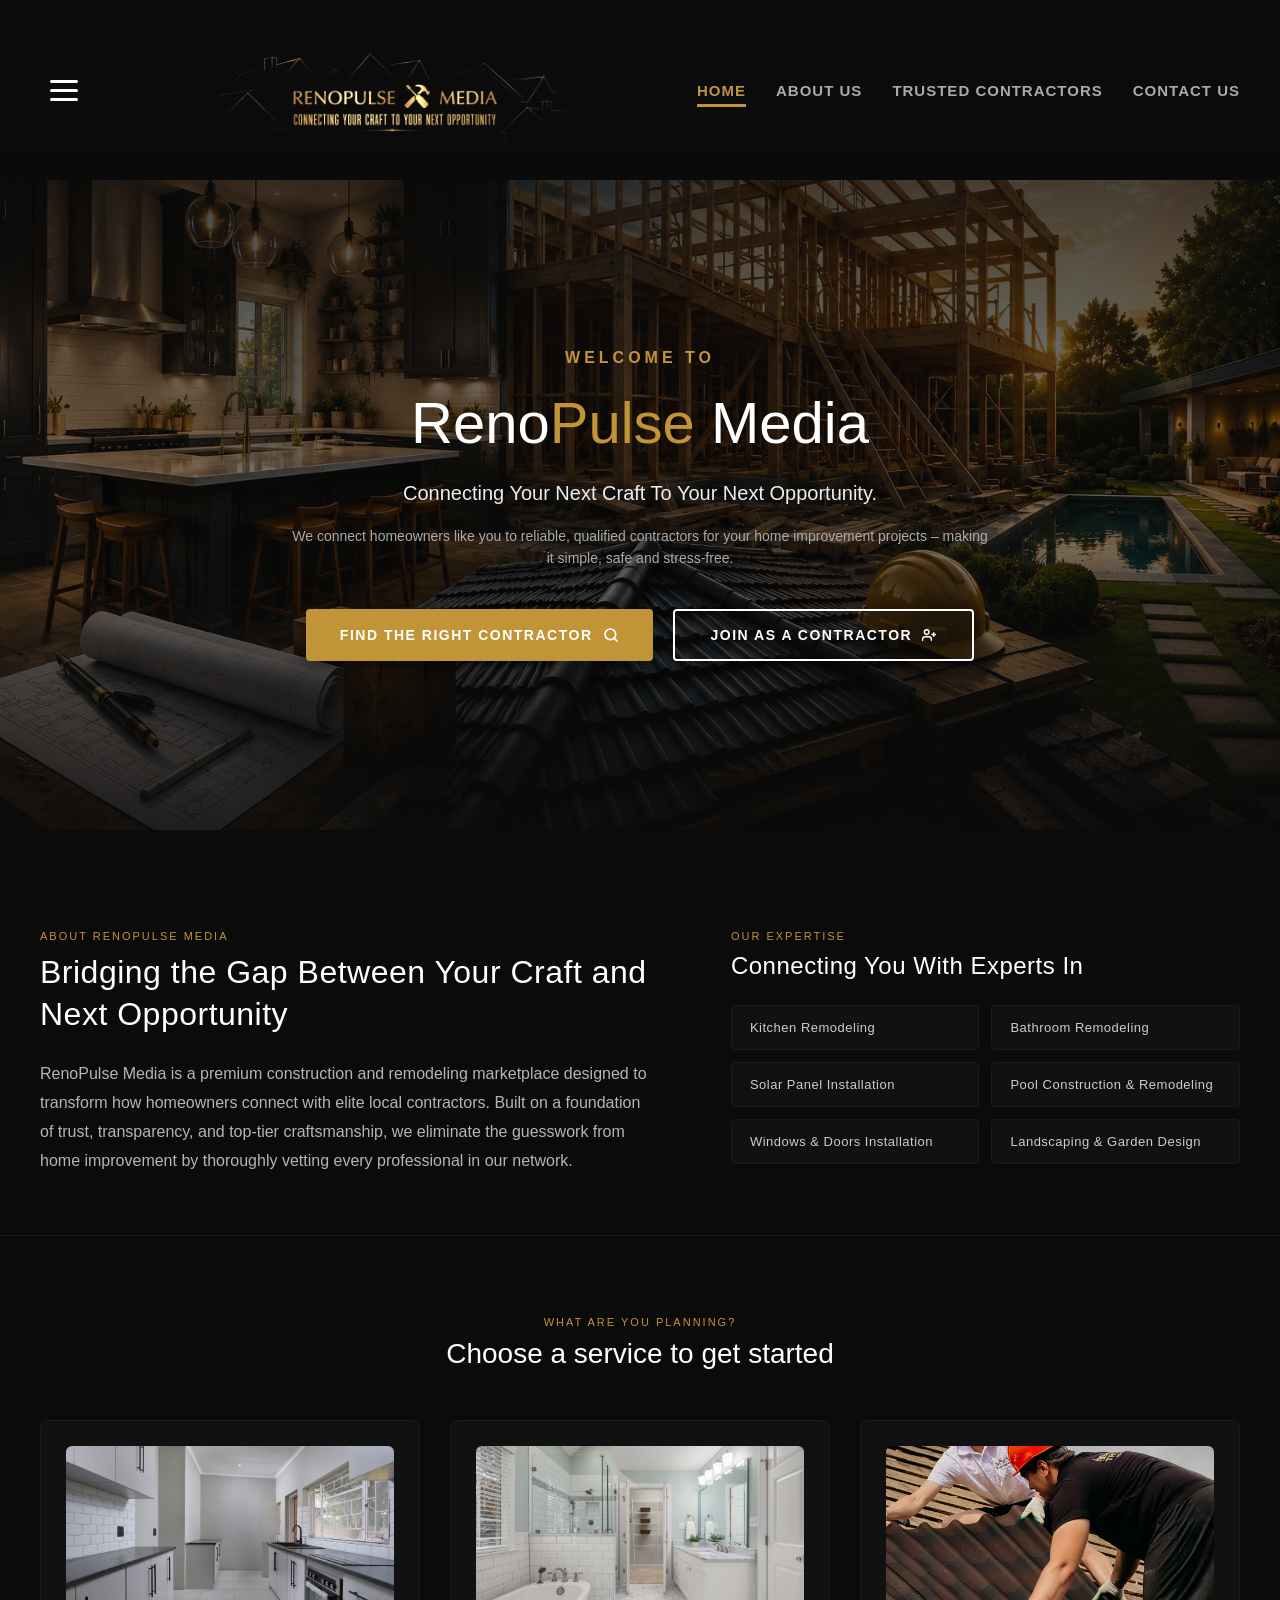
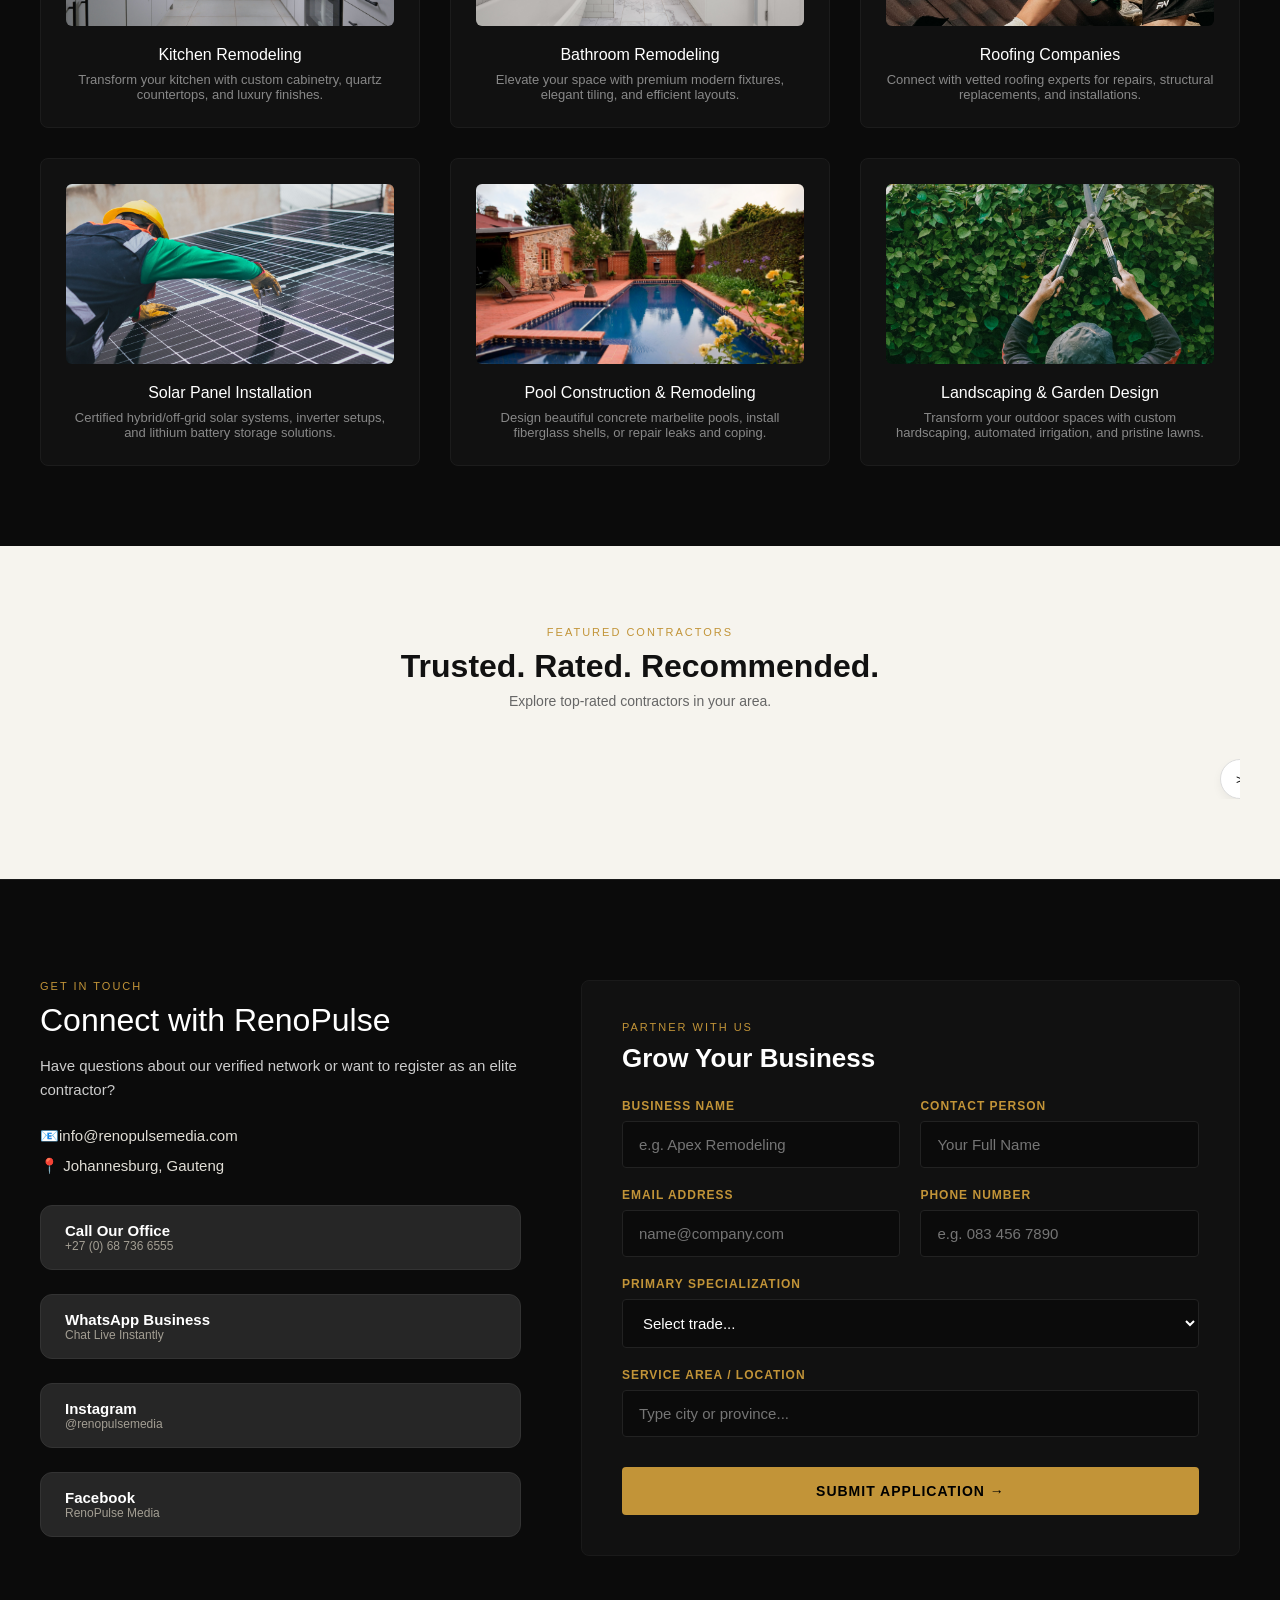
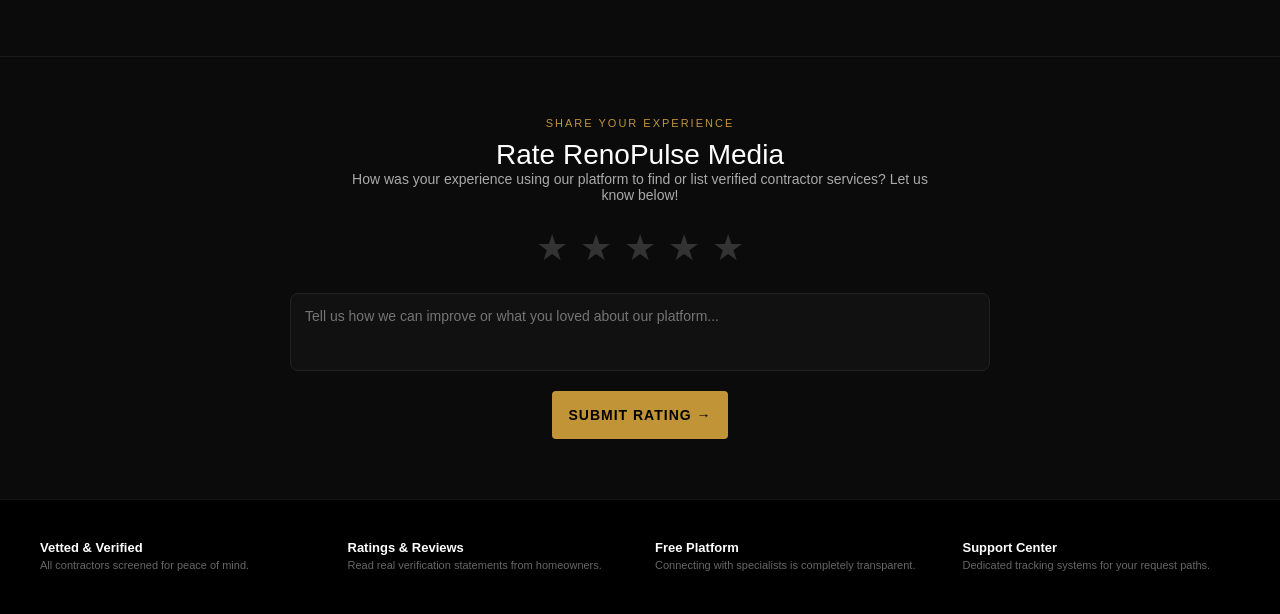
==== index.html @ 416c466c "Add files via upload" ====
<!DOCTYPE html>
<html lang="en">
<head>
    <meta charset="UTF-8">
    <meta name="viewport" content="width=device-width, initial-scale=1.0">
    <title>RenoPulse Media | Premium Construction Marketplace</title>
    <link rel="icon" type="image/png" href="logo.jpeg">
    <link rel="stylesheet" href="style.css">
</head>
<body>

<!-- ==========================================================================
     SECTION 1: SLIDEOUT INTERACTIVE DRAWER MENU
     ========================================================================== -->
<div class="slideout-drawer" id="servicesDrawer">
    <button class="close-drawer-btn" id="closeDrawer">&times;</button>
    <h3 class="drawer-title">OUR SERVICES</h3>
    <ul class="drawer-menu-list">
        <li class="drawer-menu-item" data-category="kitchen">
            <span>Kitchen Remodeling</span>
            <span class="arrow-icon">&gt;</span>
        </li>
        <li class="drawer-menu-item" data-category="bathroom">
            <span>Bathroom Remodeling</span>
            <span class="arrow-icon">&gt;</span>
        </li>
        <li class="drawer-menu-item" data-category="roofing">
            <span>Roofing Companies</span>
            <span class="arrow-icon">&gt;</span>
        </li>
        <li class="drawer-menu-item" data-category="solar">
            <span>Solar Panel Installation</span>
            <span class="arrow-icon">&gt;</span>
        </li>
        <li class="drawer-menu-item" data-category="pools">
            <span>Pool Construction & Remodeling</span>
            <span class="arrow-icon">&gt;</span>
        </li>
        <li class="drawer-menu-item" data-category="landscaping">
            <span>Landscaping & Garden Design</span>
            <span class="arrow-icon">&gt;</span>
        </li>
    </ul>
</div>

<!-- ==========================================================================
     SECTION 2: GLOBAL NAVIGATION HEADER
     ========================================================================== -->
<header class="main-header">
    <div class="header-container">
        <div class="menu-toggle" id="hamburgerMenu">
            <span></span>
            <span></span>
            <span></span>
        </div>
        <div class="logo-area">
            <img src="logo.jpeg" alt="RenoPulse Media Logo" class="brand-logo-img">
        </div>
        <nav class="nav-links">
            <a href="#home" class="nav-item active">HOME</a>
            <a href="#aboutUs" class="nav-item">ABOUT US</a>
            <a href="#contractors" class="nav-item">TRUSTED CONTRACTORS</a> 
            <a href="#contactUs" class="nav-item">CONTACT US</a>
        </nav>
    </div>
</header>

<!-- ==========================================================================
     SECTION 3: CINEMATIC HERO SECTION
     ========================================================================== -->
<section class="hero-section" id="home">
    <div class="hero-overlay"></div>
    <div class="hero-content">
        <p class="hero-welcome">WELCOME TO</p>
        <h1 class="hero-main-title">Reno<span class="gold-text">Pulse</span> Media</h1>
        <p class="hero-tagline">Connecting Your Next Craft To Your Next Opportunity.</p>
        <p class="hero-description">
            We connect homeowners like you to reliable, qualified contractors for your home improvement projects – making it simple, safe and stress-free.
        </p>
        <div class="hero-btn-container">
            <a href="#planningSection" class="btn-gold-hero-link" style="text-decoration: none;">
                <button class="btn-gold-hero">
                    FIND THE RIGHT CONTRACTOR
                    <svg class="btn-search-icon" viewBox="0 0 24 24" fill="none" stroke="currentColor" stroke-width="2.5" stroke-linecap="round" stroke-linejoin="round">
                        <circle cx="11" cy="11" r="8"></circle>
                        <line x1="21" y1="21" x2="16.65" y2="16.65"></line>
                    </svg>
                </button>
            </a>
            <a href="#registration-section" class="join-contractor-btn" style="text-decoration: none;">
                <button class="btn-outline-hero">
                    JOIN AS A CONTRACTOR
                    <svg class="btn-contractor-icon" viewBox="0 0 24 24" fill="none" stroke="currentColor" stroke-width="2.5" stroke-linecap="round" stroke-linejoin="round">
                        <path d="M16 21v-2a4 4 0 0 0-4-4H5a4 4 0 0 0-4 4v2"></path>
                        <circle cx="8" cy="7" r="4"></circle>
                        <line x1="20" y1="8" x2="20" y2="14"></line>
                        <line x1="17" y1="11" x2="23" y2="11"></line>
                    </svg>
                </button>
            </a>
        </div>
    </div>
</section>

<!-- ==========================================================================
     SECTION 4: ABOUT US & BRAND EXPERTISE
     ========================================================================== -->
<section class="about-services-combined" id="aboutUs">
    <div class="combined-wrapper">
        <div class="combined-left-brand">
            <p class="section-subtitle-gold">ABOUT RENOPULSE MEDIA</p>
            <h2 class="section-main-title-light">Bridging the Gap Between Your Craft and Next Opportunity</h2>
            <p class="about-paragraph">
                RenoPulse Media is a premium construction and remodeling marketplace designed to transform how homeowners connect with elite local contractors. Built on a foundation of trust, transparency, and top-tier craftsmanship, we eliminate the guesswork from home improvement by thoroughly vetting every professional in our network.
            </p>
        </div>
        <div class="combined-right-services">
            <p class="section-subtitle-gold">OUR EXPERTISE</p>
            <h3 class="services-mini-heading">Connecting You With Experts In</h3>
            <div class="services-tag-grid">
                <div class="service-tag-item">Kitchen Remodeling</div>
                <div class="service-tag-item">Bathroom Remodeling</div>
                <div class="service-tag-item">Solar Panel Installation</div>
                <div class="service-tag-item">Pool Construction & Remodeling</div>
                <div class="service-tag-item">Windows & Doors Installation</div>
                <div class="service-tag-item">Landscaping & Garden Design</div>
            </div>
        </div>
    </div>
</section>

<!-- ==========================================================================
     SECTION 5: INTERACTIVE SPECIALIZATION ROUTING GRID
     ========================================================================== -->
<section class="planning-section" id="planningSection">
    <div class="section-header-centered">
        <p class="section-subtitle-gold">WHAT ARE YOU PLANNING?</p>
        <h2 class="section-main-title-light">Choose a service to get started</h2>
    </div>

    <div class="services-interactive-grid">
        <a href="contractors.html?category=kitchen" style="text-decoration: none; color: inherit; display: block;">
            <div class="service-grid-card" data-category="kitchen">
                <div class="card-image-wrapper">
                    <img src="pexels-alexander-f-ungerer-157458816-19807276.jpg" alt="Kitchen Remodeling">
                </div>
                <h3>Kitchen Remodeling</h3>
                <p>Transform your kitchen with custom cabinetry, quartz countertops, and luxury finishes.</p>
            </div>
        </a>

        <a href="contractors.html?category=bathroom" style="text-decoration: none; color: inherit; display: block;">
            <div class="service-grid-card" data-category="bathroom">
                <div class="card-image-wrapper">
                    <img src="pexels-curtis-adams-1694007-36777927.jpg" alt="Bathroom Remodeling">
                </div>
                <h3>Bathroom Remodeling</h3>
                <p>Elevate your space with premium modern fixtures, elegant tiling, and efficient layouts.</p>
            </div>
        </a>

        <a href="contractors.html?category=roofing" style="text-decoration: none; color: inherit; display: block;">
            <div class="service-grid-card" data-category="roofing">
                <div class="card-image-wrapper">
                    <img src="pexels-bulat843-1243575272-37623626.jpg" alt="Roofing Companies">
                </div>
                <h3>Roofing Companies</h3>
                <p>Connect with vetted roofing experts for repairs, structural replacements, and installations.</p>
            </div>
        </a>

        <a href="contractors.html?category=solar" style="text-decoration: none; color: inherit; display: block;">
            <div class="service-grid-card" data-category="solar">
                <div class="card-image-wrapper">
                    <img src="pexels-cristian-rojas-8853502.jpg" alt="Solar Panel Installation">
                </div>
                <h3>Solar Panel Installation</h3>
                <p>Certified hybrid/off-grid solar systems, inverter setups, and lithium battery storage solutions.</p>
            </div>
        </a>

        <a href="contractors.html?category=pools" style="text-decoration: none; color: inherit; display: block;">
            <div class="service-grid-card" data-category="pools">
                <div class="card-image-wrapper">
                    <img src="pexels-littlehampton-bricks-2717960-4493654.jpg" alt="Pool Construction">
                </div>
                <h3>Pool Construction & Remodeling</h3>
                <p>Design beautiful concrete marbelite pools, install fiberglass shells, or repair leaks and coping.</p>
            </div>
        </a>

        <a href="contractors.html?category=landscaping" style="text-decoration: none; color: inherit; display: block;">
            <div class="service-grid-card" data-category="landscaping">
                <div class="card-image-wrapper">
                    <img src="pexels-pamanjoe-32427440.jpg" alt="Landscaping">
                </div>
                <h3>Landscaping & Garden Design</h3>
                <p>Transform your outdoor spaces with custom hardscaping, automated irrigation, and pristine lawns.</p>
            </div>
        </a>
    </div>
</section>

<!-- ==========================================================================
     SECTION 6: AUTOMATED FEATURED CAROUSEL LISTINGS
     ========================================================================== -->
<section class="featured-contractors-section" id="contractors">
    <div class="section-header-centered">
        <p class="section-subtitle-gold">FEATURED CONTRACTORS</p>
        <h2 class="section-main-title-dark">Trusted. Rated. Recommended.</h2>
        <p class="section-desc-muted">Explore top-rated contractors in your area.</p>
    </div>
    <div class="directory-cards-carousel-wrapper">
        <div class="contractor-cards-container" id="contractorCardsContainer"></div>
        <button class="carousel-nav-arrow-btn next-arrow" id="carouselNextBtn">&gt;</button>
    </div>
</section>

<!-- ==========================================================================
     SECTION 7: PREMIUM CONNECT & PARTNER REGISTRATION FORM
     ========================================================================== -->
<section class="contractor-join-section" id="contactUs">
    <div class="form-section-container">
        <div class="contact-split-wrapper">
            <div class="contact-info-column">
                <p class="section-subtitle-gold">GET IN TOUCH</p>
                <h2 class="section-main-title-light">Connect with RenoPulse</h2>
                <p class="contact-p-text">Have questions about our verified network or want to register as an elite contractor?</p>
                
                <div class="contact-details-list" style="margin-bottom: 30px;">
                   <div class="detail-item">
                      📧<a href="mailto:info@renopulsemedia.com" class="clickable-email-link">info@renopulsemedia.com</a>
                   </div>
                   <div class="detail-item">📍 Johannesburg, Gauteng</div>
                </div>

                <div class="social-buttons-wrapper">
                    <a href="tel:+27820000000" class="social-action-card phone-brand">
                        <div class="social-meta">
                            <h4>Call Our Office</h4>
                            <p>+27 (0) 68 736 6555</p>
                        </div>
                    </a>
                    <a href="https://wa.me/27682676443?text=Hello%20RenoPulse%20Media" target="_blank" rel="noopener noreferrer" class="social-action-card whatsapp-brand">
                        <div class="social-meta">
                            <h4>WhatsApp Business</h4>
                            <p>Chat Live Instantly</p>
                        </div>
                    </a>
                    <a href="https://www.instagram.com/renopulsemedia/" target="_blank" rel="noopener noreferrer" class="social-action-card insta-brand">
                        <div class="social-meta">
                            <h4>Instagram</h4>
                            <p>@renopulsemedia</p>
                        </div>
                    </a>
                    <a href="https://facebook.com/renopulsemedia" target="_blank" rel="noopener noreferrer" class="social-action-card fb-brand">
                        <div class="social-meta">
                            <h4>Facebook</h4>
                            <p>RenoPulse Media</p>
                        </div>
                    </a>
                </div>
            </div>

            <!-- ==========================================================================
     SECTION 7: PREMIUM CONNECT & PARTNER REGISTRATION FORM (UPDATED)
     ========================================================================== -->
<div class="contact-form-column" id="registration-section">
    <div class="form-header-internal">
        <p class="section-subtitle-gold">PARTNER WITH US</p>
        <h3 class="form-mini-title">Grow Your Business</h3>
    </div>
    
    <!-- 💡 Updated with Web3Forms Integration -->
    <form class="premium-contractor-form" action="https://api.web3forms.com/submit" method="POST">
        
        <!-- Replace YOUR_ACCESS_KEY_HERE with your key from web3forms.com -->
        <input type="hidden" name="access_key" value="YOUR_ACCESS_KEY_HERE">
        <!-- Automatically redirects them back home after submitting -->
        <input type="hidden" name="redirect" value="https://yourdomain.com/index.html">
        <!-- Customize the subject line you see in your inbox -->
        <input type="hidden" name="subject" value="New RenoPulse Contractor Registration Alert!">

        <div class="form-row-double">
            <div class="form-group">
                <label>Business Name</label>
                <input type="text" name="Business_Name" placeholder="e.g. Apex Remodeling" required>
            </div>
            <div class="form-group">
                <label>Contact Person</label>
                <input type="text" name="Contact_Person" placeholder="Your Full Name" required>
            </div>
        </div>
        <div class="form-row-double">
            <div class="form-group">
                <label>Email Address</label>
                <input type="email" name="Contractor_Email" placeholder="name@company.com" required>
            </div>
            <div class="form-group">
                <label>Phone Number</label>
                <input type="tel" name="Contractor_Phone" placeholder="e.g. 083 456 7890" required>
            </div>
        </div>
        <div class="form-group">
            <label>Primary Specialization</label>
            <select name="Specialization" required>
                <option value="" disabled selected>Select trade...</option>
                <option value="kitchen">Kitchen Remodeling</option>
                <option value="bathroom">Bathroom Remodeling</option>
                <option value="solar">Solar Panel Installation</option>
                <option value="roofing">Roofing</option>
                <option value="landscaping">Landscaping & Garden Design</option>
                <option value="pools">Pool Construction & Remodeling</option>
            </select>
        </div>
        <div class="form-group">
            <label>Service Area / Location</label>
            <input type="text" id="globalLocationInput" name="Location" placeholder="Type city or province..." required>
            <div id="locationSuggestionsBox" class="location-autocomplete-dropdown"></div>
        </div>
        <button type="submit" class="form-submit-btn-gold">SUBMIT APPLICATION &rarr;</button>
    </form>
</div>
</section>
<!-- Add this section directly above your footer bar in index.html -->
<section class="platform-rating-section" id="platformRating">
    <div class="form-section-container">
        <div class="rating-box-centered">
            <p class="section-subtitle-gold">SHARE YOUR EXPERIENCE</p>
            <h2 class="section-main-title-light">Rate RenoPulse Media</h2>
            <p class="section-desc-muted" style="color: #aaaaaa; max-width: 600px; margin: 0 auto 24px auto;">
                How was your experience using our platform to find or list verified contractor services? Let us know below!
            </p>

            <!-- Interactive Star Selection -->
            <div id="platformStarGroup" class="platform-star-row">
                <span class="platform-star" data-rating="1">★</span>
                <span class="platform-star" data-rating="2">★</span>
                <span class="platform-star" data-rating="3">★</span>
                <span class="platform-star" data-rating="4">★</span>
                <span class="platform-star" data-rating="5">★</span>
            </div>

            <!-- Feedback text form -->
            <form id="platformRatingForm" class="platform-rating-form">
                <input type="hidden" id="selectedPlatformRating" value="0">
                <div class="form-group">
                    <textarea id="platformFeedbackText" rows="3" placeholder="Tell us how we can improve or what you loved about our platform..." required></textarea>
                </div>
                <button type="submit" class="form-submit-btn-gold" style="max-width: 250px; margin: 0 auto;">SUBMIT RATING &rarr;</button>
            </form>
            
            <div id="ratingSuccessMessage" style="display: none; color: #c29438; margin-top: 20px; font-weight: 600;">
                Thank you for rating RenoPulse Media! Your feedback helps us keep the pulse of quality service.
            </div>
        </div>
    </div>
</section>
<!-- ==========================================================================
     SECTION 8: METRICS FOOTER BAR
     ========================================================================== -->
<footer class="trust-metrics-footer-bar">
    <div class="metrics-grid-container">
        <div class="metric-badge-item">
            <div class="badge-text-box">
                <h4>Vetted & Verified</h4>
                <p>All contractors screened for peace of mind.</p>
            </div>
        </div>
        <div class="metric-badge-item">
            <div class="badge-text-box">
                <h4>Ratings & Reviews</h4>
                <p>Read real verification statements from homeowners.</p>
            </div>
        </div>
        <div class="metric-badge-item">
            <div class="badge-text-box">
                <h4>Free Platform</h4>
                <p>Connecting with specialists is completely transparent.</p>
            </div>
        </div>
        <div class="metric-badge-item">
            <div class="badge-text-box">
                <h4>Support Center</h4>
                <p>Dedicated tracking systems for your request paths.</p>
            </div>
        </div>
    </div>
</footer>

<script src="contractors.js"></script>
</body>
</html>
---- style.css ----
/* ==========================================================================
   1. GLOBAL RESET & BASE THEME SETUP
   ========================================================================== */
* {
    margin: 0;
    padding: 0;
    box-sizing: border-box;
    font-family: 'Helvetica Neue', Arial, sans-serif;
}

html {
    scroll-behavior: smooth;
}

body {
    background-color: #0b0b0b;
    color: #ffffff;
    overflow-x: hidden;
}

.gold-text {
    color: #c29438;
}

section[id] {
    scroll-margin-top: 90px;
}

/* ==========================================================================
   2. STICKY HEADER & INTEGRATED LOGO
   ========================================================================== */
.main-header {
    background-color: #0b0b0b;
    padding: 0px 40px !important;      
    position: sticky;
    top: 0;
    z-index: 999;
    width: 100%;
    transition: top 0.3s cubic-bezier(0.25, 1, 0.5, 1);

    /* THE GRADIENT BLEND EFFECT */
    /* This makes the header 100% solid for the top 80%, then smoothly fades out to fully transparent at the bottom edge */
    -webkit-mask-image: linear-gradient(to bottom, rgba(0, 0, 0, 1) 80%, rgba(0, 0, 0, 0) 100%);
    mask-image: linear-gradient(to bottom, rgba(0, 0, 0, 1) 80%, rgba(0, 0, 0, 0) 100%);
}

.header-container {
    max-width: 1400px;
    margin: 0 auto;
    display: flex;
    justify-content: space-between;
    align-items: center;
}

.logo-image {
    width: 65px; 
    height: 65px; 
    object-fit: contain; 
    border-radius: 4px; 
    filter: brightness(1.1) contrast(1.1); 
    transition: transform 0.3s ease;
}

/* Keeps your scale dimensions perfectly intact while dropping center positioning */
.brand-logo-img {
    /* Dimensions & Scaling */
    width: 320px !important;        
    height: auto !important;        
    transform: scale(1.15);         
    
    /* Positional Reset */
    margin: 0 !important;                  
    display: block !important;
    
    /* Blending Engines */
    mix-blend-mode: screen;        
    filter: brightness(1.2) contrast(1.05);
    
    transition: transform 0.3s ease;
}

.brand-logo-img:hover {
    transform: scale(1.18);
}

/* ==========================================================================
   3. NAVIGATION LINKS & HAMBURGER ENGINE
   ========================================================================== */
.nav-links {
    display: flex;
    gap: 30px;
}

.nav-item {
    color: #aaaaaa;
    text-decoration: none;
    font-size: 15px;             
    font-weight: 600;            
    letter-spacing: 1px;         
    position: relative;          
    padding: 8px 0;              
    transition: color 0.3s ease;
}

.nav-item::after {
    content: '';
    position: absolute;
    bottom: 0;
    left: 50%;                  
    width: 0;                   
    height: 3px;                
    background-color: #c29438;  
    transition: width 0.3s ease, left 0.3s ease; 
}

.nav-item:hover::after,
.nav-item.active::after {
    width: 100%;                
    left: 0;                    
}

.nav-item.active, 
.nav-item:hover {
    color: #c29438;
}

/* HAMBURGER INTERACTIVE HOVER ENGINE */
.menu-toggle {
    display: flex;
    flex-direction: column;
    gap: 6px;                   
    cursor: pointer;
    z-index: 1000;
    padding: 10px;              /* Creates an invisible, larger hit-box area for easy clicking */
    transition: transform 0.2s cubic-bezier(0.25, 1, 0.5, 1);
}

.menu-toggle span {
    display: block;
    width: 28px;                
    height: 3px;                
    background-color: #ffffff;  
    border-radius: 2px;
    transition: background-color 0.3s ease, box-shadow 0.3s ease;
}

.menu-toggle:hover span {
    background-color: #c29438;  
    box-shadow: 0 0 8px rgba(194, 148, 56, 0.5); 
}

.menu-toggle:hover {
    transform: scale(1.08);
}

/* ==========================================================================
   4. HERO CONTAINER SECTION (CINEMATIC SINGLE-IMAGE BACKGROUND)
   ========================================================================== */
.hero-section {
    position: relative;
    min-height: 650px;
    display: flex;
    align-items: center;
    justify-content: center;
    text-align: center;
    padding: 40px;
    overflow: hidden;
    background: url('picture\ background.jpeg') no-repeat center center/cover;
    background-color: #0b0b0b;
}

.hero-overlay {
    position: absolute;
    top: 0;
    left: 0;
    width: 100%;
    height: 100%;
    background: linear-gradient(
        rgba(11, 11, 11, 0.75) 0%, 
        rgba(11, 11, 11, 0.50) 50%, 
        rgba(11, 11, 11, 0.85) 100%
    );
    z-index: 1;
}

.hero-content {
    position: relative;
    max-width: 700px;
    z-index: 2;
}

.hero-welcome {
    font-size: 16px !important;    
    color: #c29438;
    letter-spacing: 4px;
    margin-bottom: 15px;
    font-weight: 700;              
}

.hero-main-title {
    font-size: 58px !important;    
    font-weight: 400;              
    margin-bottom: 19px;           
    line-height: 1.4;
}

.hero-tagline {
    font-size: 20px;
    color: #eeeeee;
    margin-bottom: 20px;
}

.hero-description {
    font-size: 14px;
    color: #aaaaaa;
    line-height: 1.6;
    margin-bottom: 30px;
}

.hero-btn-container {
    display: inline-flex;
    gap: 20px; 
    justify-content: center;
    align-items: center;
    flex-wrap: wrap; 
    margin-top: 10px;
}

/* Primary Gold Hero Button Style */
.btn-gold-hero {
    display: inline-flex;       
    align-items: center;        
    gap: 10px;                  
    background-color: #c29438;
    color: #ffffff;
    border: 2px solid transparent; 
    padding: 16px 32px;         
    font-size: 14px;
    font-weight: 700;
    letter-spacing: 1.5px;
    border-radius: 4px;
    cursor: pointer;
    box-shadow: 0 4px 15px rgba(0, 0, 0, 0.4);
    transition: transform 0.25s ease, box-shadow 0.25s ease, border-color 0.25s ease;
}

.btn-search-icon {
    width: 16px;
    height: 16px;
    display: inline-block;
    transition: transform 0.25s ease;
}

.btn-gold-hero:hover {
    border-color: #ffffff; 
    transform: translateY(-2px); 
    box-shadow: 0 6px 20px rgba(194, 148, 56, 0.2); 
}

.btn-gold-hero:hover .btn-search-icon {
    transform: scale(1.1) rotate(5deg);
}

.btn-gold-hero:active {
    transform: translateY(0);
}

/* Secondary Contractor Outline Button */
.btn-outline-hero {
    display: inline-flex;
    align-items: center;
    justify-content: center;
    gap: 10px;
    background-color: transparent;
    color: #ffffff;
    border: 2px solid #ffffff; 
    padding: 16px 36px;
    font-size: 14px;
    font-weight: 700;
    letter-spacing: 1.5px;
    border-radius: 4px;
    cursor: pointer;
    box-shadow: 0 4px 15px rgba(0, 0, 0, 0.4);
    transition: transform 0.25s ease, box-shadow 0.25s ease, border-color 0.25s ease, background-color 0.25s ease;
}

.btn-contractor-icon {
    width: 14px;
    height: 14px;
    display: inline-block;
    vertical-align: middle;
    transition: transform 0.25s ease;
}

.btn-outline-hero:hover {
    border-color: #c29438; 
    background-color: rgba(194, 148, 56, 0.05); 
    transform: translateY(-2px);
    box-shadow: 0 6px 20px rgba(0, 0, 0, 0.5);
}

.btn-outline-hero:hover .btn-contractor-icon {
    transform: scale(1.05) translateY(-1px);
}

.btn-outline-hero:active {
    transform: translateY(0);
}

/* ==========================================================================
   5. ABOUT US & COMBINED SIDE-BY-SIDE DESIGN
   ========================================================================== */
#aboutUs {
    scroll-margin-top: 90px !important; 
}

.about-section {
    background-color: #0b0b0b; 
    padding: 90px 40px;
    border-bottom: 1px solid #1a1a1a;
    display: flex;
    justify-content: center;
    align-items: center;
}

.about-container {
    max-width: 900px; 
    margin: 0 auto;
    text-align: center;
}

.about-content .section-main-title-light {
    font-size: 32px;
    font-weight: 400;
    margin-top: 10px;
    margin-bottom: 25px;
    letter-spacing: 0.5px;
    line-height: 1.3;
}

.about-paragraph {
    font-size: 16px;
    color: #b5b5b5;
    line-height: 1.8; 
    font-weight: 300;
}

/* Combined Layout Band */
.about-services-combined {
    background-color: #0b0b0b;
    padding: 100px 40px;
    border-bottom: 1px solid #1a1a1a;
    display: flex;
    justify-content: center;
    padding-bottom: 60px;
    position: relative;
    z-index: 2; /* Keeps this block layered over adjacent content bands */
}

.combined-wrapper {
    max-width: 1300px;
    width: 100%;
    display: flex;
    gap: 80px; 
    align-items: flex-start;
}

.combined-left-brand {
    flex: 1.2; 
}

.combined-left-brand .section-main-title-light {
    font-size: 32px;
    font-weight: 400;
    margin-top: 10px;
    margin-bottom: 25px;
    letter-spacing: 0.5px;
    line-height: 1.3;
    text-align: left;
}

.combined-left-brand .about-paragraph {
    text-align: left;
}

.combined-right-services {
    flex: 1; 
}

.services-mini-heading {
    font-size: 24px;
    color: #ffffff;
    font-weight: 400;
    margin-top: 10px;
    margin-bottom: 25px;
    letter-spacing: 0.5px;
}

.services-tag-grid {
    display: grid;
    grid-template-columns: repeat(2, 1fr); 
    gap: 12px;
}

.service-tag-item {
    background-color: #111111;
    border: 1px solid #1a1a1a;
    color: #cccccc;
    padding: 14px 18px;
    border-radius: 4px;
    font-size: 13px;
    font-weight: 500;
    letter-spacing: 0.5px;
    transition: all 0.25s ease;
}

.service-tag-item:hover {
    border-color: #c29438;
    color: #ffffff;
    background-color: #14120e;
    transform: translateY(-2px);
}

/* ==========================================================================
   6. SERVICES CHOOSE INTERACTIVE GRID
   ========================================================================== */
.planning-section {
    padding: 80px 40px;
    max-width: 1400px;
    margin: 0 auto;
}

.section-header-centered {
    text-align: center;
    margin-bottom: 50px;
}

.section-subtitle-gold {
    font-size: 11px;
    color: #c29438;
    letter-spacing: 2px;
    margin-bottom: 10px;
}

.section-main-title-light {
    font-size: 28px;
    font-weight: 400;
}

.services-interactive-grid {
    display: grid;
    grid-template-columns: repeat(3, 1fr);
    gap: 30px;
}

.service-grid-card {
    background-color: #111111;
    border: 1px solid #1c1c1c;
    border-radius: 8px;
    padding: 25px;
    text-align: center;
    cursor: pointer;
    transition: transform 0.2s, border-color 0.2s;
}

.service-grid-card:hover {
    transform: translateY(-4px);
    border-color: #c29438;
}

.card-image-wrapper {
    position: relative;
    height: 180px;
    background-color: #222;
    border-radius: 6px;
    margin-bottom: 20px;
    overflow: hidden;
}

.card-image-wrapper img {
    width: 100%;
    height: 100%;
    object-fit: cover;
}

.card-icon-badge {
    position: absolute;
    bottom: -15px;
    left: 50%;
    transform: translateX(-50%);
    background: #111;
    border: 1px solid #c29438;
    width: 40px;
    height: 40px;
    border-radius: 50%;
    display: flex;
    justify-content: center;
    align-items: center;
}

.service-grid-card h3 {
    margin-top: 15px;
    font-size: 16px;
    font-weight: 500;
}

.service-grid-card p {
    font-size: 13px;
    color: #888888;
    margin-top: 8px;
}

/* ==========================================================================
   7. FEATURED CONTRACTORS DIRECTORY PANEL & CAROUSEL
   ========================================================================== */
.featured-contractors-section {
    background-color: #f6f4ee;
    color: #111111;
    padding: 80px 40px;
}

.section-main-title-dark {
    font-size: 32px;
    margin-bottom: 8px;
}

.section-desc-muted {
    color: #666666;
    font-size: 14px;
}

.contractors-directory-layout {
    max-width: 1400px;
    margin: 40px auto 0 auto;
    display: grid;
    grid-template-columns: 280px 1fr;
    gap: 40px;
}

.directory-filter-sidebar {
    background-color: #111111;
    border-radius: 8px;
    padding: 20px;
    color: #ffffff;
}

.filter-list {
    list-style: none;
}

.filter-item {
    display: flex;
    align-items: center;
    padding: 14px 15px;
    font-size: 13px;
    color: #aaaaaa;
    cursor: pointer;
    border-radius: 6px;
    margin-bottom: 6px;
}

.filter-item.active {
    background-color: #bfa054;
    color: #000000;
    font-weight: 600;
}

.filter-item.active .filter-active-arrow {
    margin-left: auto;
}

.btn-outline-view-all {
    width: 100%;
    background: transparent;
    border: 1px solid #333;
    color: #bfa054;
    padding: 12px;
    font-size: 11px;
    border-radius: 6px;
    margin-top: 15px;
    cursor: pointer;
}

/* CAROUSEL STRUCTURAL WRAPPERS */
.directory-cards-carousel-wrapper {
    position: relative;
    width: 100%;
    overflow: hidden; /* Hides cards 4, 5, etc., until scrolled */
    padding: 20px 0;
    display: flex;
    align-items: center;
}

.contractor-cards-container {
    display: flex; /* Forces cards into a single row instead of vertical list */
    gap: 20px; 
    transition: transform 0.4s ease-in-out; 
    width: 100%;
}

.contractor-showcase-card {
    flex: 0 0 calc(33.333% - 14px); /* Forces each card to occupy roughly 1/3 of row width */
    min-width: 300px; 
    box-sizing: border-box;
    background: #ffffff;
    border: 1px solid #e1ded6;
    border-radius: 8px;
    overflow: hidden;
}

.card-hero-img-box {
    position: relative;
    height: 150px;
    background-color: #eee;
}

.card-hero-img-box img {
    width: 100%;
    height: 100%;
    object-fit: cover;
}

.card-rating-badge {
    position: absolute;
    top: 10px;
    right: 10px;
    background: rgba(0,0,0,0.8);
    color: #ffb800;
    padding: 4px 8px;
    font-size: 11px;
    font-weight: 700;
    border-radius: 4px;
}

.card-business-details {
    padding: 25px 20px;
    position: relative;
}

.business-logo-circle {
    position: absolute;
    top: -25px;
    left: 20px;
    width: 46px;
    height: 46px;
    background-color: #0b2240;
    border: 3px solid #ffffff;
    border-radius: 50%;
    display: flex;
    justify-content: center;
    align-items: center;
    font-size: 18px;
}

.business-title {
    font-size: 16px;
    margin-top: 5px;
}

.business-category {
    font-size: 12px;
    color: #777777;
    margin-bottom: 10px;
}

.business-summary {
    font-size: 13px;
    color: #444444;
    line-height: 1.4;
    height: 55px;
    overflow: hidden;
    margin-bottom: 15px;
}

.business-contact-info {
    border-top: 1px solid #f0eee6;
    padding-top: 12px;
    margin-bottom: 12px;
    display: flex;
    flex-direction: column;
    gap: 6px;
}

.contact-row {
    font-size: 12px;
}

.link-view-profile {
    font-size: 12px;
    color: #bfa054;
    text-decoration: none;
    font-weight: 600;
}

.carousel-nav-arrow-btn {
    position: absolute;
    right: -20px;
    background: #fff;
    border: 1px solid #ddd;
    width: 40px;
    height: 40px;
    border-radius: 50%;
    cursor: pointer;
    box-shadow: 0 4px 10px rgba(0,0,0,0.05);
}

/* ==========================================================================
   8. SIDE-BY-SIDE CONTACT & CONTRACTOR REGISTRATION FORM
   ========================================================================== */
/* ==========================================================================
   PREMIUM CONTACT & SOCIAL CONNECT STYLES
   ========================================================================== */
.premium-contact-section {
    background: #1a1a1a; /* Dark sleek premium brand background */
    color: #ffffff;
    padding: 60px 40px;
    border-radius: 24px;
    max-width: 1100px;
    margin: 60px auto 20px auto;
}

.contact-container-box {
    display: grid;
    grid-template-columns: repeat(auto-fit, minmax(300px, 1fr));
    gap: 50px;
}

.contact-subtitle-gold {
    color: #d4af37;
    font-size: 13px;
    letter-spacing: 2px;
    margin-bottom: 10px;
    font-weight: 700;
}

.contact-info-column h2 {
    font-size: 32px;
    margin-bottom: 15px;
}

.contact-p-text {
    color: #cccccc;
    font-size: 15px;
    line-height: 1.6;
    margin-bottom: 25px;
}

.contact-details-list .detail-item {
    margin-bottom: 12px;
    font-size: 15px;
    color: #e1ded6;
}

.contact-social-column h3 {
    font-size: 22px;
    margin-bottom: 10px;
}

.contact-social-column p {
    color: #cccccc;
    font-size: 14px;
    margin-bottom: 25px;
}

.social-buttons-wrapper {
    display: flex;
    flex-direction: column;
    gap: 15px;
}

/* INTERACTIVE SOCIAL CARDS */
.social-action-card {
    display: flex;
    align-items: center;
    background: #262626;
    border: 1px solid #333333;
    padding: 15px 20px;
    border-radius: 12px;
    text-decoration: none;
    color: #ffffff;
    transition: all 0.25s ease;
}

.social-icon {
    font-size: 24px;
    margin-right: 15px;
}

.social-meta h4 {
    font-size: 15px;
    font-weight: 600;
}

.social-meta p {
    font-size: 12px;
    color: #a39e93;
    margin-bottom: 0;
}

/* Smooth hover physics transformations */
.social-action-card:hover {
    transform: translateX(5px);
    background: #333333;
}

.insta-brand:hover { border-color: #e1306c; }
.fb-brand:hover { border-color: #1877f2; }
.ln-brand:hover { border-color: #0077b5; }
/* Custom color hover parameters for communication nodes */
.phone-brand:hover { 
    border-color: #d4af37; /* Gold brand match on hover */
    background: #222222;
}
/* TikTok neon boundary color styling rules */
.tiktok-brand:hover {
    border-color: #ff0050; /* Signature TikTok Neon Red/Cyan accent marker */
    background: #19222b;   /* Deep slate-dark background variance */
}
/* Generous premium spacing between individual communication button blocks */
.social-buttons-wrapper {
    display: flex;
    flex-direction: column;
    gap: 24px; /* Pushes the blocks further apart horizontally/vertically */
}

/* Optional: Adds a slightly softer interior padding so the text inside feels perfectly balanced */
.social-action-card {
    padding: 16px 24px; /* More breathing room inside the boxes */
}
.whatsapp-brand:hover { 
    border-color: #25d366; /* Official WhatsApp Green branding boundary */
    background: #1c2e24; /* Subtle dark green blend */
}
.contractor-join-section {
    background-color: #0b0b0b;
    padding: 100px 20px;
    border-top: 1px solid #1a1a1a;
    scroll-margin-top: 90px;
}

.form-section-container {
    max-width: 1200px; 
    margin: 0 auto;
}

.contact-split-wrapper {
    display: flex;
    gap: 60px;
    align-items: flex-start;
}

/* Left Contact Info Column Layout */
.contact-info-column {
    flex: 1;
    color: #ffffff;
}

.contact-panel-desc {
    color: #aaaaaa;
    font-size: 15px;
    line-height: 1.6;
    margin: 20px 0 40px 0;
}

.detailed-contact-list {
    display: flex;
    flex-direction: column;
    gap: 25px;
}

.info-item-row {
    display: flex;
    gap: 20px;
    align-items: center;
}

.info-icon-box {
    font-size: 24px;
    background-color: #111111;
    border: 1px solid #1a1a1a;
    width: 50px;
    height: 50px;
    display: flex;
    align-items: center;
    justify-content: center;
    border-radius: 6px;
    color: #c29438;
}

.info-text-box h4 {
    font-size: 14px;
    color: #c29438; /* Gold labels */
    margin: 0 0 4px 0;
    letter-spacing: 0.5px;
    text-transform: uppercase;
}

.info-text-box p {
    font-size: 16px;
    color: #ffffff;
    margin: 0;
}

/* Right Premium Input Form Column Layout */
.contact-form-column {
    flex: 1.2;
    background-color: #111111;
    border: 1px solid #1a1a1a;
    padding: 40px;
    border-radius: 8px;
}

.form-header-internal {
    margin-bottom: 25px;
}

.form-mini-title {
    font-size: 26px;
    color: #ffffff;
    margin: 5px 0 0 0;
}

.premium-contractor-form {
    display: flex;
    flex-direction: column;
    gap: 20px;
}

.form-row-double {
    display: flex;
    gap: 20px;
}

.form-group {
    display: flex;
    flex-direction: column;
    gap: 8px;
    flex: 1;
}

.form-group label {
    color: #c29438;
    font-size: 12px;
    font-weight: 600;
    letter-spacing: 1px;
    text-transform: uppercase;
}

.form-group input, 
.form-group select {
    background-color: #0b0b0b;
    border: 1px solid #222222;
    padding: 14px 16px;
    color: #ffffff;
    font-size: 15px;
    border-radius: 4px;
    outline: none;
    transition: border-color 0.2s ease;
}

.form-group input:focus, 
.form-group select:focus {
    border-color: #c29438;
}

.form-submit-btn-gold {
    background-color: #c29438;
    color: #000000;
    border: none;
    padding: 16px;
    font-size: 14px;
    font-weight: 700;
    letter-spacing: 1px;
    border-radius: 4px;
    cursor: pointer;
    transition: background-color 0.2s ease, transform 0.2s ease;
    margin-top: 10px;
}

.form-submit-btn-gold:hover {
    background-color: #dfad46;
    transform: translateY(-2px);
}

/* ==========================================================================
   9. LOCATION AUTOCOMPLETE INTERFACE
   ========================================================================== */
.location-autocomplete-dropdown {
    position: absolute;
    top: 100%;
    left: 0;
    width: 100%;
    background-color: #111111;
    border: 1px solid #222222;
    border-top: none;
    border-radius: 0 0 4px 4px;
    max-height: 220px;
    overflow-y: auto;
    z-index: 1000;
    box-shadow: 0 8px 16px rgba(0,0,0,0.5);
    display: none; 
}

.suggestion-item {
    padding: 12px 16px;
    color: #cccccc;
    font-size: 14px;
    cursor: pointer;
    text-align: left;
    border-bottom: 1px solid #1a1a1a;
    transition: background-color 0.2s ease, color 0.2s ease;
}

.suggestion-item:last-child {
    border-bottom: none;
}

.suggestion-item:hover {
    background-color: #1d1a15; 
    color: #c29438; 
}

/* ==========================================================================
   10. TRUST METRICS BOTTOM BAR
   ========================================================================== */
.trust-metrics-footer-bar {
    background: #000000;
    padding: 40px;
    border-top: 1px solid #111;
}

.metrics-grid-container {
    max-width: 1400px;
    margin: 0 auto;
    display: grid;
    grid-template-columns: repeat(4, 1fr);
    gap: 30px;
}

.metric-badge-item {
    display: flex;
    gap: 15px;
}

.badge-icon {
    font-size: 22px;
}

.badge-text-box h4 {
    font-size: 13px;
    color: #fff;
    margin-bottom: 3px;
}

.badge-text-box p {
    font-size: 11px;
    color: #666666;
    line-height: 1.4;
}

/* ==========================================================================
   11. DRAWER & MODAL HIDDEN WINDOW PROTECTION
   ========================================================================== */
.slideout-drawer {
    position: fixed;
    top: 0;
    left: -340px; 
    width: 320px;
    height: 100%;
    background-color: #111111;
    border-right: 1px solid #222;
    padding: 60px 0;
    z-index: 10000;
    transition: left 0.35s ease;
}

.slideout-drawer.drawer-open {
    left: 0; 
}

.close-drawer-btn {
    position: absolute;
    top: 15px;
    right: 20px;
    background: none;
    border: none;
    color: #666;
    font-size: 26px;
    cursor: pointer;
}

.drawer-title {
    font-size: 12px;
    color: #c29438;
    letter-spacing: 2px;
    padding: 0 25px 15px 25px;
    border-bottom: 1px solid #222;
}

.drawer-menu-list {
    list-style: none;
}

.drawer-menu-item {
    display: flex;
    justify-content: space-between;
    padding: 18px 25px;
    font-size: 14px;
    border-bottom: 1px solid #161616;
    cursor: pointer;
}

.modal-overlay {
    position: fixed;
    top: 0;
    left: 0;
    width: 100%;
    height: 100%;
    background: rgba(0,0,0,0.85);
    z-index: 10001;
    opacity: 0;              
    pointer-events: none;     
    display: flex;
    justify-content: center;
    align-items: center;
    transition: opacity 0.3s ease;
}

.modal-overlay.modal-open {
    opacity: 1;
    pointer-events: auto;    
}

/* ==========================================================================
   12. RESPONSIVE MEDIA BREAKPOINTS
   ========================================================================== */
@media (max-width: 1024px) {
    .contractors-directory-layout, 
    .services-interactive-grid, 
    .contractor-cards-container, 
    .metrics-grid-container {
        grid-template-columns: 1fr;
    }
}

@media (max-width: 992px) {
    .combined-wrapper {
        flex-direction: column;
        gap: 50px;
    }
    .services-tag-grid {
        grid-template-columns: 1fr; 
    }
}

@media (max-width: 900px) {
    .contact-split-wrapper {
        flex-direction: column;
        gap: 50px;
    }
    
    .contact-form-column {
        width: 100%;
        padding: 30px 20px;
    }
}

@media (max-width: 768px) {
    .about-section {
        padding: 60px 20px;
    }
    .about-content .section-main-title-light {
        font-size: 26px;
    }
    .about-paragraph {
        font-size: 15px;
    }
}

@media (max-width: 600px) {
    .form-row-double {
        flex-direction: column;
        gap: 20px;
    }
}
/* ==========================================================================
   PLATFORM RATING SECTION STYLING
   ========================================================================== */
.platform-rating-section {
    background-color: #0b0b0b;
    padding: 60px 0;
    border-top: 1px solid #1a1a1a;
}

.rating-box-centered {
    text-align: center;
    max-width: 700px;
    margin: 0 auto;
}

.platform-star-row {
    display: flex;
    justify-content: center;
    gap: 12px;
    margin-bottom: 24px;
}

.platform-star {
    font-size: 36px;
    color: #333333;
    cursor: pointer;
    transition: transform 0.2s ease, color 0.2s ease;
}

.platform-star:hover {
    transform: scale(1.2);
    color: #d4af37;
}

.platform-star.active {
    color: #c29438;
}

.platform-rating-form textarea {
    width: 100%;
    background-color: #111111;
    border: 1px solid #222222;
    border-radius: 8px;
    padding: 14px;
    color: #ffffff;
    font-family: inherit;
    font-size: 14px;
    resize: none;
    outline: none;
    box-sizing: border-box;
    margin-bottom: 20px;
}

.platform-rating-form textarea:focus {
    border-color: #c29438;
}.clickable-email-link {
    color: inherit; /* Keeps the text white/grey matching your current layout */
    text-decoration: none;
    transition: color 0.2s ease;
}

.clickable-email-link:hover {
    color: #c29438; /* Turns gold when hovered over so users know it's interactive */
    text-decoration: underline;
}/* ==========================================================================
   RESPONSIVE MEDIA QUERIES FOR HOMEPAGE (style.css)
   ========================================================================== */

/* 💻 LAPTOPS & TABLETS (Screens under 1024px wide) */
@media screen and (max-width: 1024px) {
    .combined-wrapper, .contact-split-wrapper {
        flex-direction: column; /* Stack side-by-side elements vertically */
        gap: 40px;
        padding: 40px 20px;
    }
    
    .contact-info-column, .contact-form-column {
        width: 100%; /* Take up full width on tablets */
    }

    .hero-main-title {
        font-size: 48px; /* Slightly shrink hero text */
    }
}

/* 📱 SMARTPHONES (Screens under 768px wide) */
@media screen and (max-width: 768px) {
    /* Hide standard desktop horizontal links */
    .nav-links {
        display: none; 
    }
    
    /* Make hamburger menu visible on mobile */
    .menu-toggle {
        display: flex;
    }

    .hero-section {
        padding: 140px 20px 80px 20px;
        text-align: center;
    }

    .hero-btn-container {
        flex-direction: column; /* Stack "Find Contractor" and "Join" buttons */
        gap: 15px;
        width: 100%;
    }

    .btn-gold-hero, .btn-outline-hero {
        width: 100%; /* Buttons take up full screen width on mobile */
        justify-content: center;
    }

    .services-interactive-grid {
        grid-template-columns: 1fr; /* Force specialization cards into 1 column */
        gap: 20px;
    }

    .form-row-double {
        grid-template-columns: 1fr; /* Forms stack inputs into a single column */
        gap: 0;
    }

    .metrics-grid-container {
        grid-template-columns: 1fr; /* Footer features stack vertically */
        gap: 25px;
        text-align: center;
    }
}
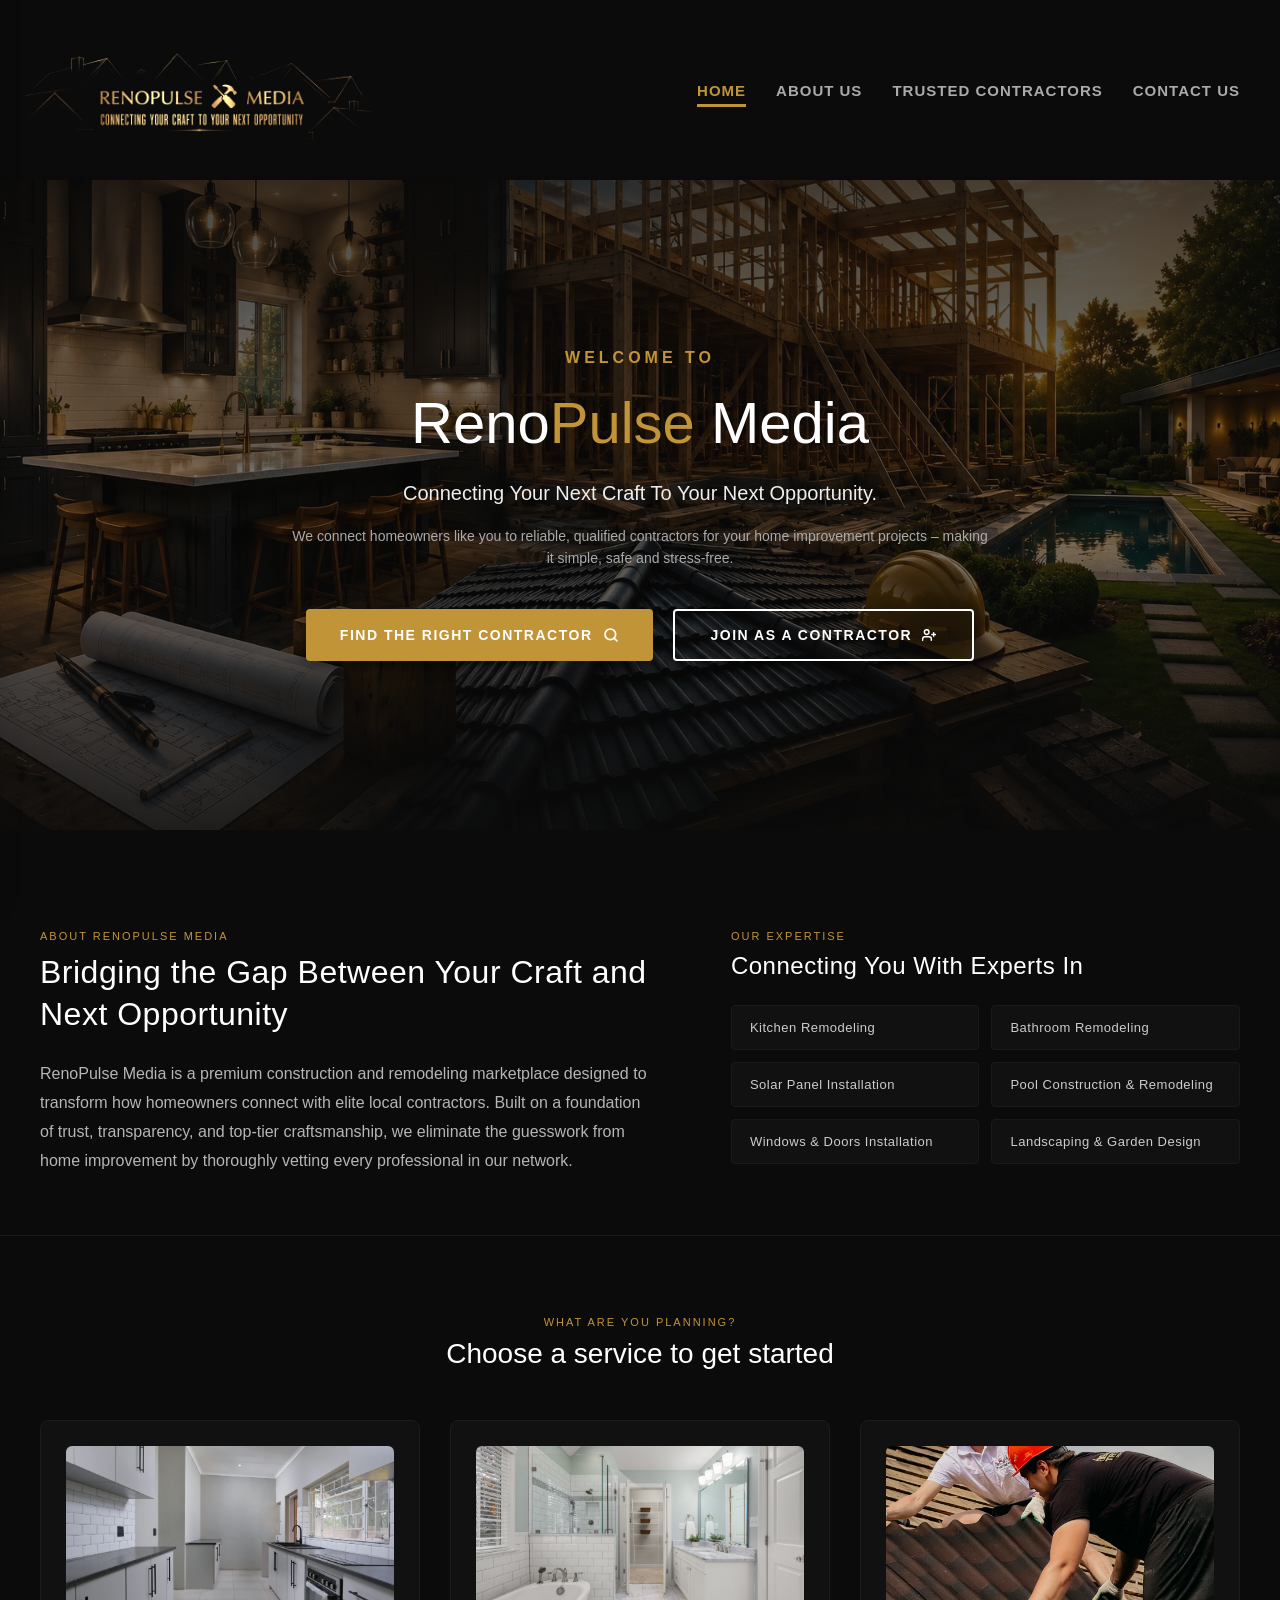
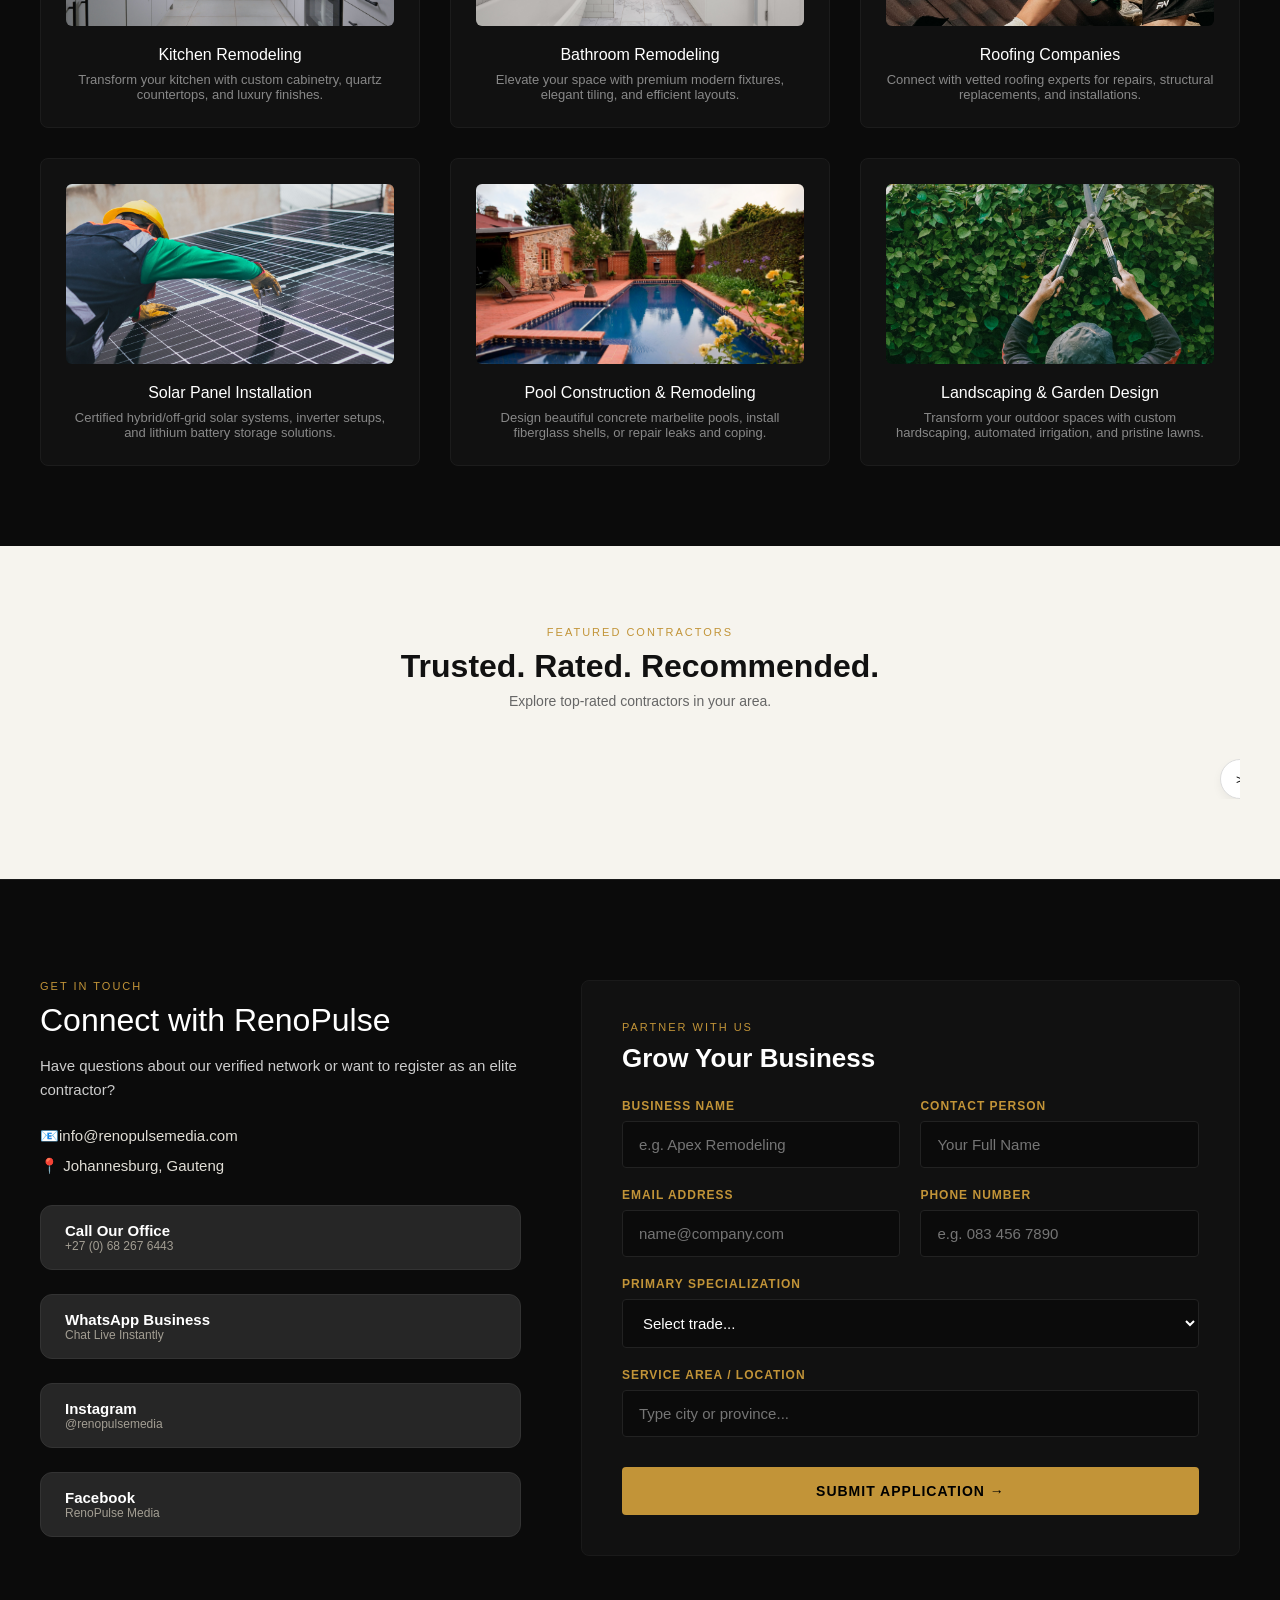
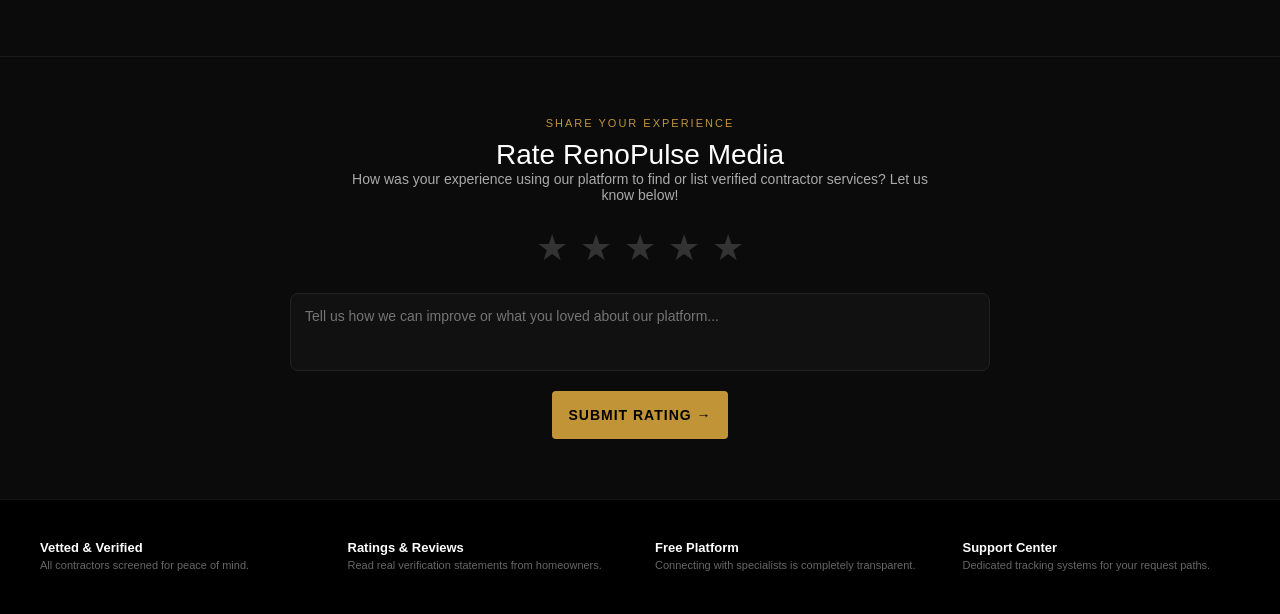
==== commit db51cfa6: "Update index.html" ====
--- a/index.html
+++ b/index.html
@@ -48,11 +48,7 @@
      ========================================================================== -->
 <header class="main-header">
     <div class="header-container">
-        <div class="menu-toggle" id="hamburgerMenu">
-            <span></span>
-            <span></span>
-            <span></span>
-        </div>
+        
         <div class="logo-area">
             <img src="logo.jpeg" alt="RenoPulse Media Logo" class="brand-logo-img">
         </div>
@@ -235,10 +231,10 @@
                 </div>
 
                 <div class="social-buttons-wrapper">
-                    <a href="tel:+27820000000" class="social-action-card phone-brand">
+                    <a href="tel:+27682676443" class="social-action-card phone-brand">
                         <div class="social-meta">
                             <h4>Call Our Office</h4>
-                            <p>+27 (0) 68 736 6555</p>
+                            <p>+27 (0) 68 267 6443</p>
                         </div>
                     </a>
                     <a href="https://wa.me/27682676443?text=Hello%20RenoPulse%20Media" target="_blank" rel="noopener noreferrer" class="social-action-card whatsapp-brand">
@@ -253,7 +249,7 @@
                             <p>@renopulsemedia</p>
                         </div>
                     </a>
-                    <a href="https://facebook.com/renopulsemedia" target="_blank" rel="noopener noreferrer" class="social-action-card fb-brand">
+                    <a href="https://www.facebook.com/renopulsemedia/" target="_blank" rel="noopener noreferrer" class="social-action-card fb-brand">
                         <div class="social-meta">
                             <h4>Facebook</h4>
                             <p>RenoPulse Media</p>
@@ -275,9 +271,9 @@
     <form class="premium-contractor-form" action="https://api.web3forms.com/submit" method="POST">
         
         <!-- Replace YOUR_ACCESS_KEY_HERE with your key from web3forms.com -->
-        <input type="hidden" name="access_key" value="YOUR_ACCESS_KEY_HERE">
+        <input type="hidden" name="access_key" value="723df56d-bfb1-4d46-931d-d41f7f1bc73b">
         <!-- Automatically redirects them back home after submitting -->
-        <input type="hidden" name="redirect" value="https://yourdomain.com/index.html">
+        <input type="hidden" name="redirect" value="https://renopulsemedia.com/index.html">
         <!-- Customize the subject line you see in your inbox -->
         <input type="hidden" name="subject" value="New RenoPulse Contractor Registration Alert!">
 
@@ -390,4 +386,4 @@
 
 <script src="contractors.js"></script>
 </body>
-</html>+</html>
--- a/style.css
+++ b/style.css
@@ -52,13 +52,16 @@
     align-items: center;
 }
 
-.logo-image {
-    width: 65px; 
-    height: 65px; 
-    object-fit: contain; 
-    border-radius: 4px; 
-    filter: brightness(1.1) contrast(1.1); 
-    transition: transform 0.3s ease;
+.logo {
+  max-width: 180px;
+  height: auto;
+  object-fit: contain;
+}
+
+@media (max-width: 768px) {
+  .logo {
+    max-width: 140px;
+  }
 }
 
 /* Keeps your scale dimensions perfectly intact while dropping center positioning */
@@ -123,34 +126,51 @@
 .nav-item:hover {
     color: #c29438;
 }
-
-/* HAMBURGER INTERACTIVE HOVER ENGINE */
+/* ==========================================================================
+   HAMBURGER DRAWER TRANSITION STATES
+   ========================================================================== */
+
+/* Base configuration for the slideout drawer (Hidden off-screen left by default) */
+.slideout-drawer {
+    position: fixed;
+    top: 0;
+    left: -300px; /* Adjust this width based on your drawer's exact width */
+    width: 300px;
+    height: 100%;
+    background-color: #111111;
+    border-right: 1px solid #1a1a1a;
+    z-index: 9999; /* Higher than headers to slide over everything */
+    transition: left 0.4s cubic-bezier(0.25, 1, 0.5, 1); /* Premium fluid motion */
+    box-shadow: 5px 0 25px rgba(0,0,0,0.5);
+    padding: 30px;
+    box-sizing: border-box;
+}
+
+/* 💡 Activated state triggered via JavaScript */
+.slideout-drawer.active {
+    left: 0; 
+}
+
+/* Make hamburger toggle lines stand out as an interactive element */
 .menu-toggle {
-    display: flex;
+    cursor: pointer;
+    display: none; /* Managed by your mobile media queries to appear under 768px */
     flex-direction: column;
-    gap: 6px;                   
-    cursor: pointer;
-    z-index: 1000;
-    padding: 10px;              /* Creates an invisible, larger hit-box area for easy clicking */
-    transition: transform 0.2s cubic-bezier(0.25, 1, 0.5, 1);
+    gap: 5px;
 }
 
 .menu-toggle span {
     display: block;
-    width: 28px;                
-    height: 3px;                
-    background-color: #ffffff;  
+    width: 25px;
+    height: 3px;
+    background-color: #ffffff;
     border-radius: 2px;
-    transition: background-color 0.3s ease, box-shadow 0.3s ease;
-}
-
+    transition: all 0.3s ease;
+}
+
+/* Optional: Slight gold hover accent on the bars */
 .menu-toggle:hover span {
-    background-color: #c29438;  
-    box-shadow: 0 0 8px rgba(194, 148, 56, 0.5); 
-}
-
-.menu-toggle:hover {
-    transform: scale(1.08);
+    background-color: #c29438;
 }
 
 /* ==========================================================================
@@ -1311,4 +1331,4 @@
         gap: 25px;
         text-align: center;
     }
-}+}
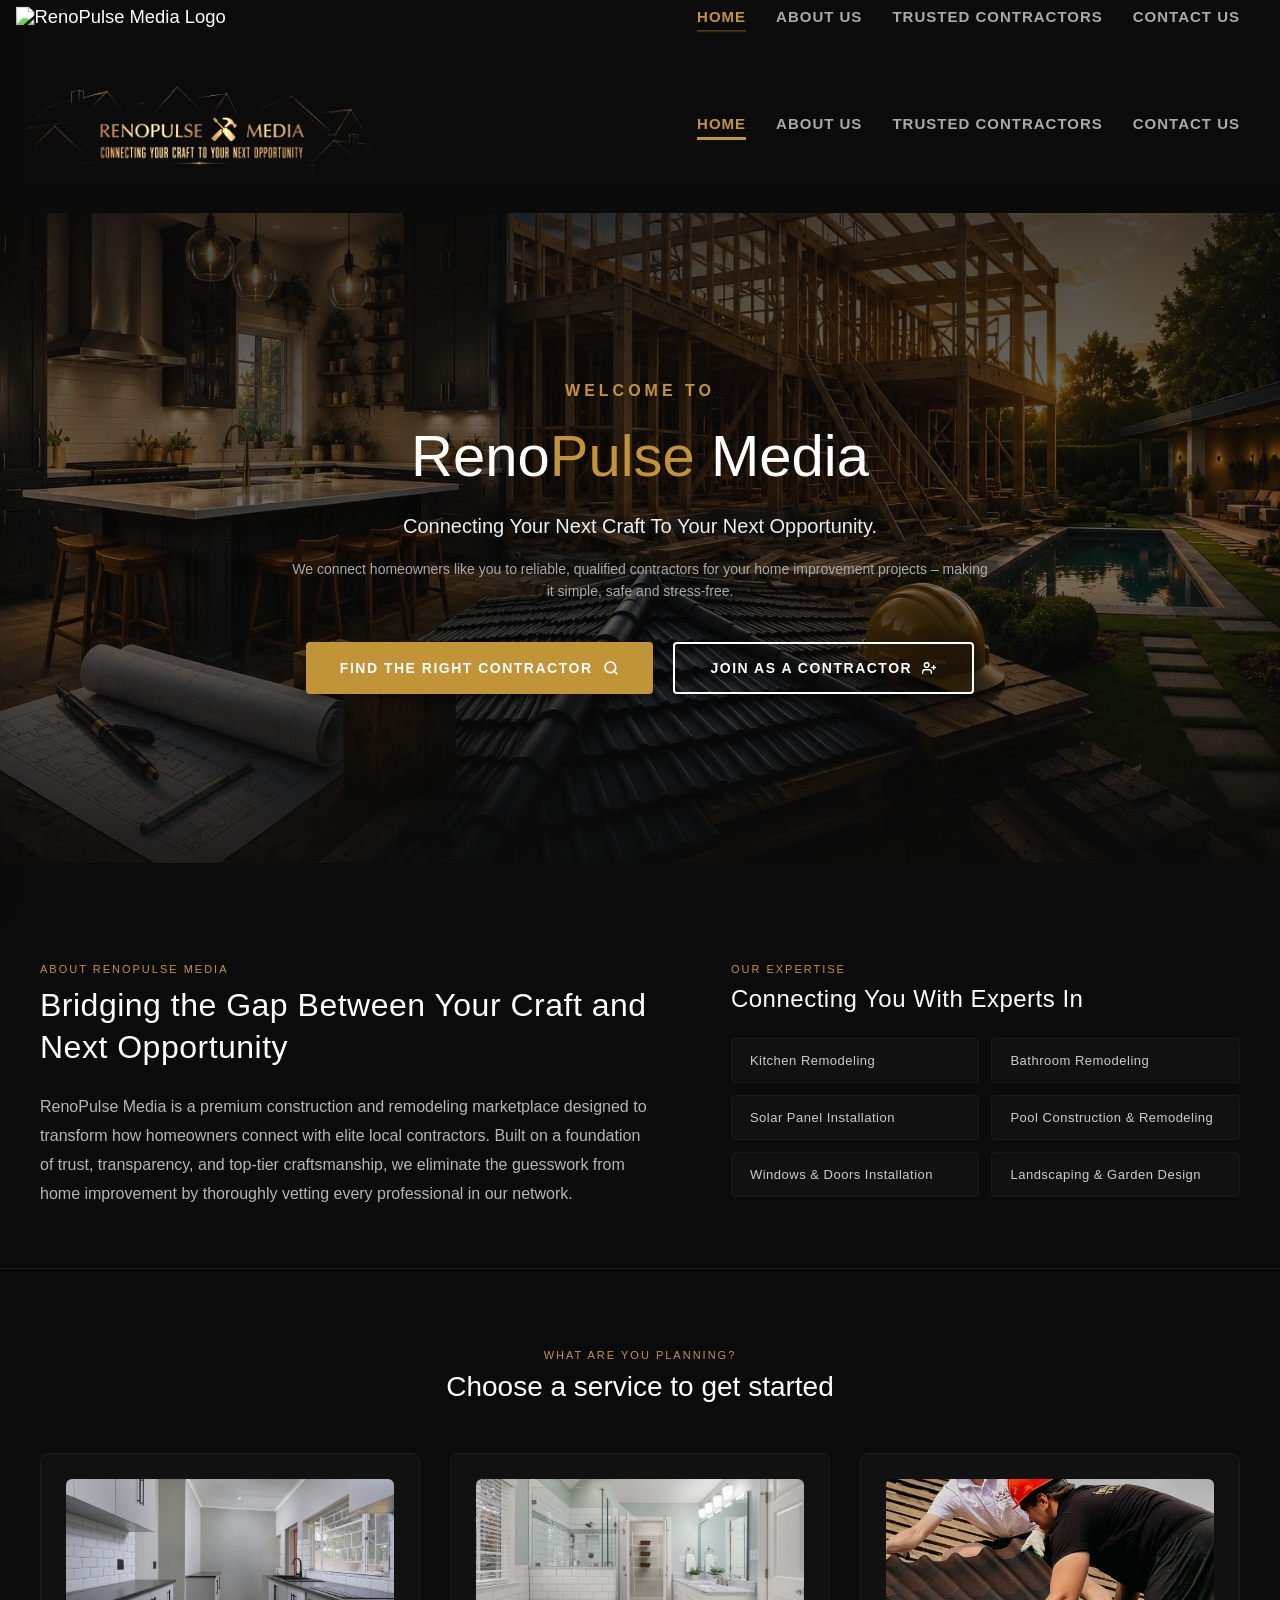
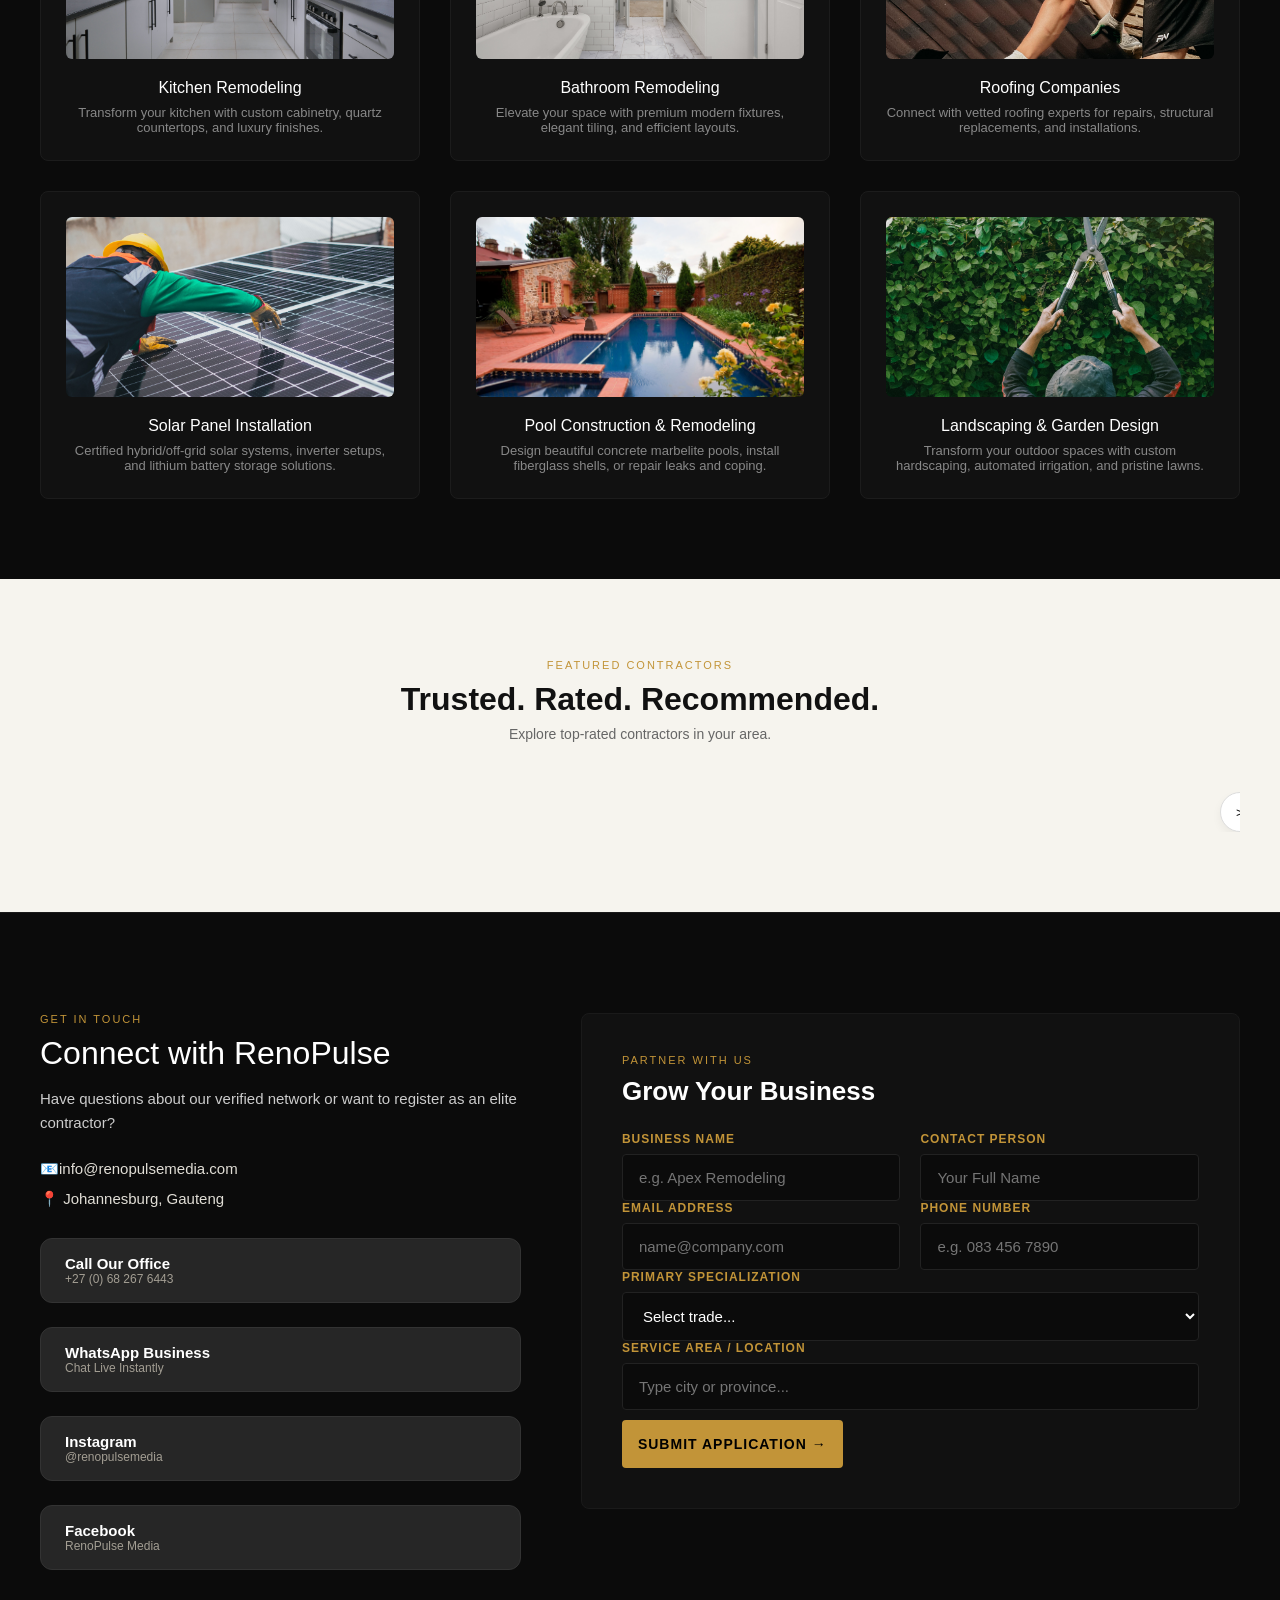
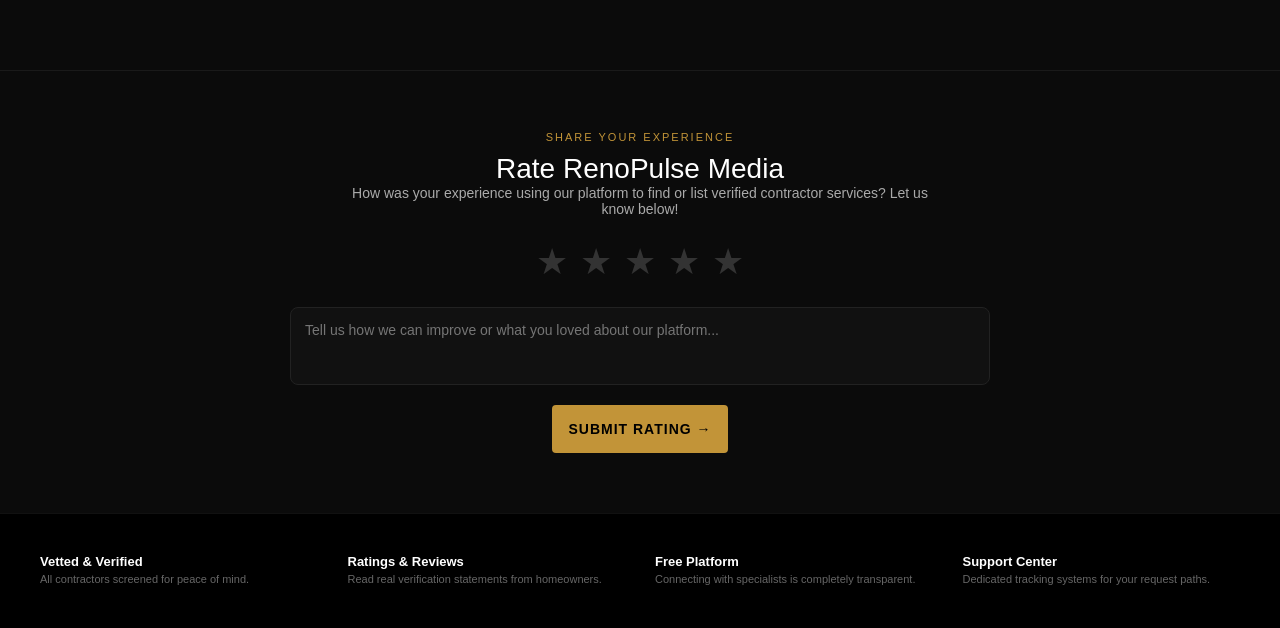
==== commit 14b0a058: "Update index.html" ====
--- a/index.html
+++ b/index.html
@@ -12,37 +12,46 @@
 <!-- ==========================================================================
      SECTION 1: SLIDEOUT INTERACTIVE DRAWER MENU
      ========================================================================== -->
+<!-- ==========================================================================
+     THE FRESH NAVIGATION DRAWER
+     ========================================================================== -->
 <div class="slideout-drawer" id="servicesDrawer">
     <button class="close-drawer-btn" id="closeDrawer">&times;</button>
     <h3 class="drawer-title">OUR SERVICES</h3>
     <ul class="drawer-menu-list">
-        <li class="drawer-menu-item" data-category="kitchen">
-            <span>Kitchen Remodeling</span>
-            <span class="arrow-icon">&gt;</span>
-        </li>
-        <li class="drawer-menu-item" data-category="bathroom">
-            <span>Bathroom Remodeling</span>
-            <span class="arrow-icon">&gt;</span>
-        </li>
-        <li class="drawer-menu-item" data-category="roofing">
-            <span>Roofing Companies</span>
-            <span class="arrow-icon">&gt;</span>
-        </li>
-        <li class="drawer-menu-item" data-category="solar">
-            <span>Solar Panel Installation</span>
-            <span class="arrow-icon">&gt;</span>
-        </li>
-        <li class="drawer-menu-item" data-category="pools">
-            <span>Pool Construction & Remodeling</span>
-            <span class="arrow-icon">&gt;</span>
-        </li>
-        <li class="drawer-menu-item" data-category="landscaping">
-            <span>Landscaping & Garden Design</span>
-            <span class="arrow-icon">&gt;</span>
-        </li>
+        <li><a href="contractors.html?category=kitchen">Kitchen Remodeling</a></li>
+        <li><a href="contractors.html?category=bathroom">Bathroom Remodeling</a></li>
+        <li><a href="contractors.html?category=roofing">Roofing Companies</a></li>
+        <li><a href="contractors.html?category=solar">Solar Panel Installation</a></li>
+        <li><a href="contractors.html?category=pools">Pool Construction & Remodeling</a></li>
+        <li><a href="contractors.html?category=landscaping">Landscaping & Garden Design</a></li>
     </ul>
 </div>
 
+<!-- ==========================================================================
+     THE GLOBAL HEADER NAVIGATION
+     ========================================================================== -->
+<header class="main-header">
+    <div class="header-container">
+        <!-- 🍔 Fresh Interactive Hamburger Button Container -->
+        <div class="menu-toggle" id="hamburgerMenu">
+            <span></span>
+            <span></span>
+            <span></span>
+        </div>
+        
+        <div class="logo-area">
+            <img src="pictures/logo.jpeg" alt="RenoPulse Media Logo" class="brand-logo-img">
+        </div>
+        
+        <nav class="nav-links">
+            <a href="#home" class="nav-item active">HOME</a>
+            <a href="#aboutUs" class="nav-item">ABOUT US</a>
+            <a href="#contractors" class="nav-item">TRUSTED CONTRACTORS</a> 
+            <a href="#contactUs" class="nav-item">CONTACT US</a>
+        </nav>
+    </div>
+</header>
 <!-- ==========================================================================
      SECTION 2: GLOBAL NAVIGATION HEADER
      ========================================================================== -->
@@ -268,16 +277,9 @@
     </div>
     
     <!-- 💡 Updated with Web3Forms Integration -->
-    <form class="premium-contractor-form" action="https://api.web3forms.com/submit" method="POST">
-        
-        <!-- Replace YOUR_ACCESS_KEY_HERE with your key from web3forms.com -->
-        <input type="hidden" name="access_key" value="723df56d-bfb1-4d46-931d-d41f7f1bc73b">
-        <!-- Automatically redirects them back home after submitting -->
-        <input type="hidden" name="redirect" value="https://renopulsemedia.com/index.html">
-        <!-- Customize the subject line you see in your inbox -->
-        <input type="hidden" name="subject" value="New RenoPulse Contractor Registration Alert!">
-
-        <div class="form-row-double">
+  <form action="https://api.web3forms.com/submit" method="POST">
+  <input type="hidden" name="access_key" value="723df56d-bfb1-4d46-931d-d41f7f1bc73b">
+ <div class="form-row-double">
             <div class="form-group">
                 <label>Business Name</label>
                 <input type="text" name="Business_Name" placeholder="e.g. Apex Remodeling" required>
@@ -315,7 +317,11 @@
             <div id="locationSuggestionsBox" class="location-autocomplete-dropdown"></div>
         </div>
         <button type="submit" class="form-submit-btn-gold">SUBMIT APPLICATION &rarr;</button>
-    </form>
+</form>
+        <!-- Automatically redirects them back home after submitting -->
+        <input type="hidden" name="redirect" value="https://renopulsemedia.com/#home">
+        <!-- Customize the subject line you see in your inbox -->
+        <input type="hidden" name="subject" value="New RenoPulse Contractor Registration Alert!">
 </div>
 </section>
 <!-- Add this section directly above your footer bar in index.html -->
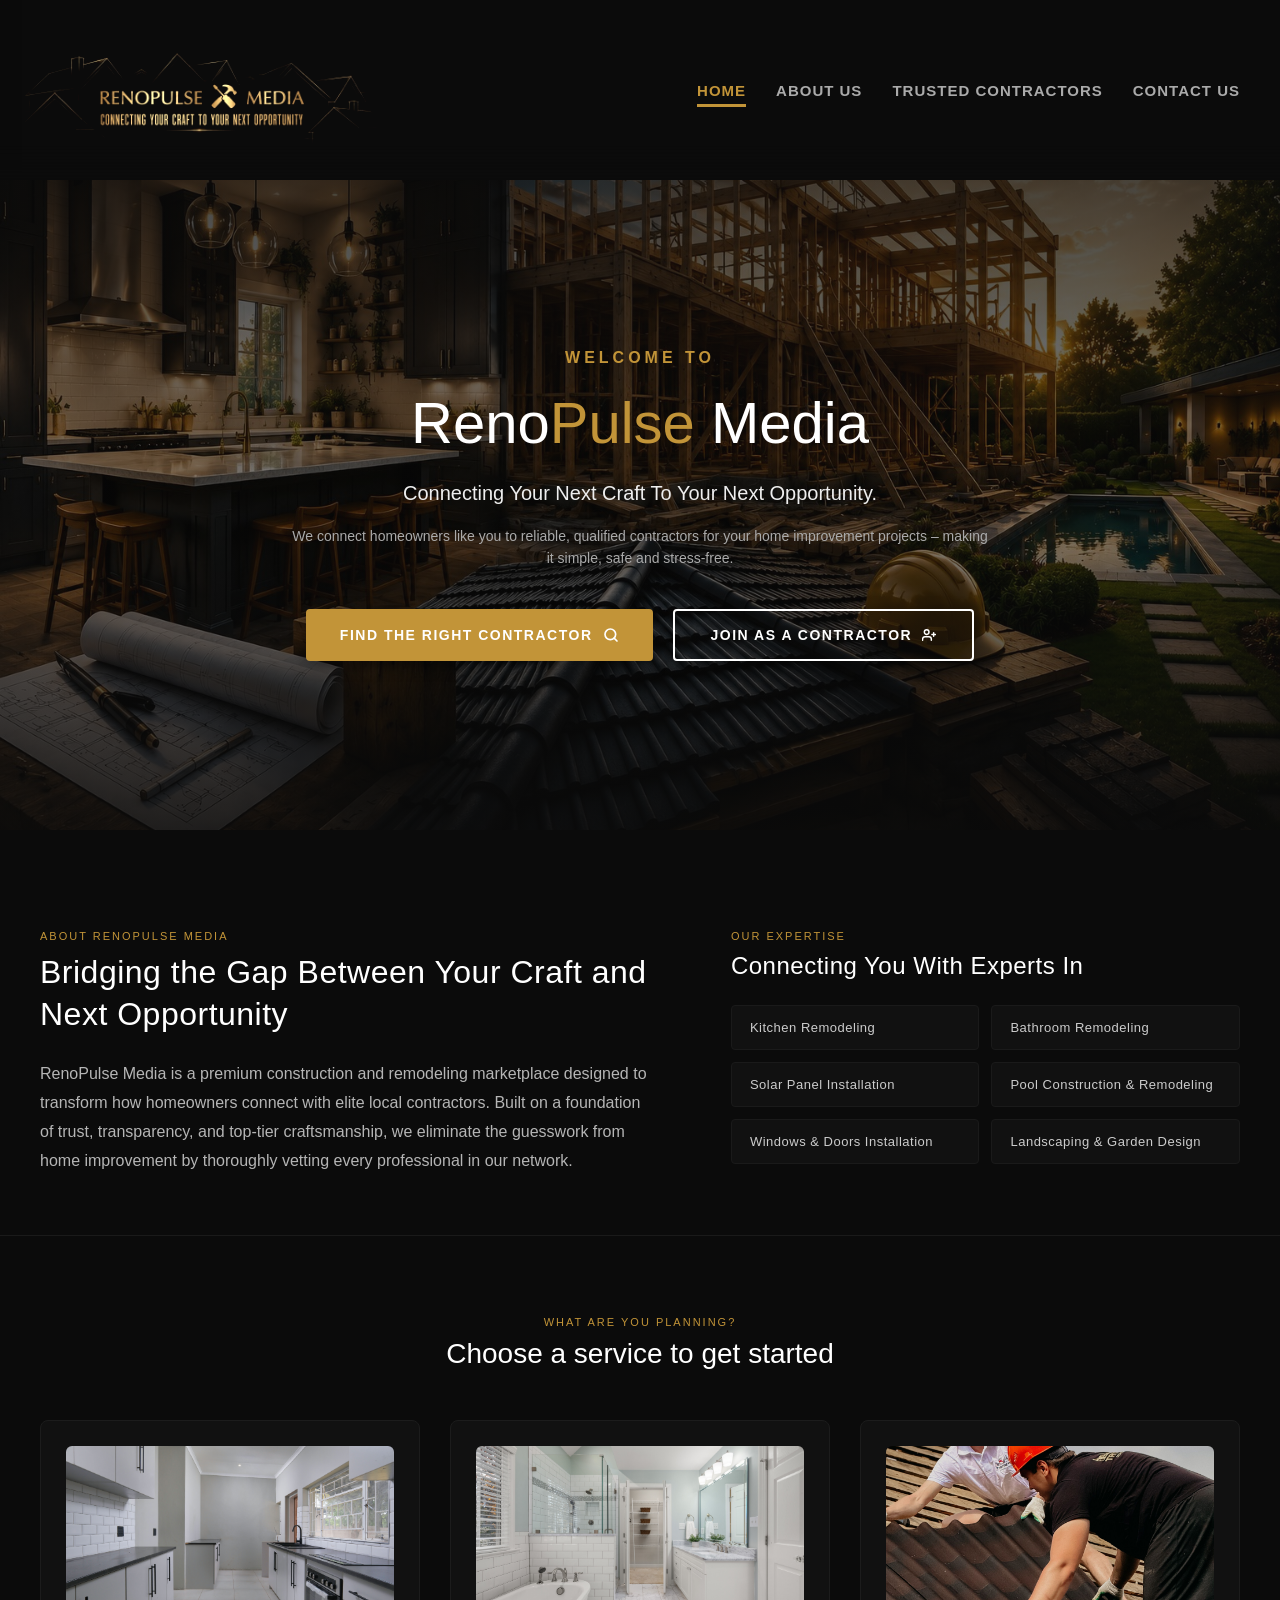
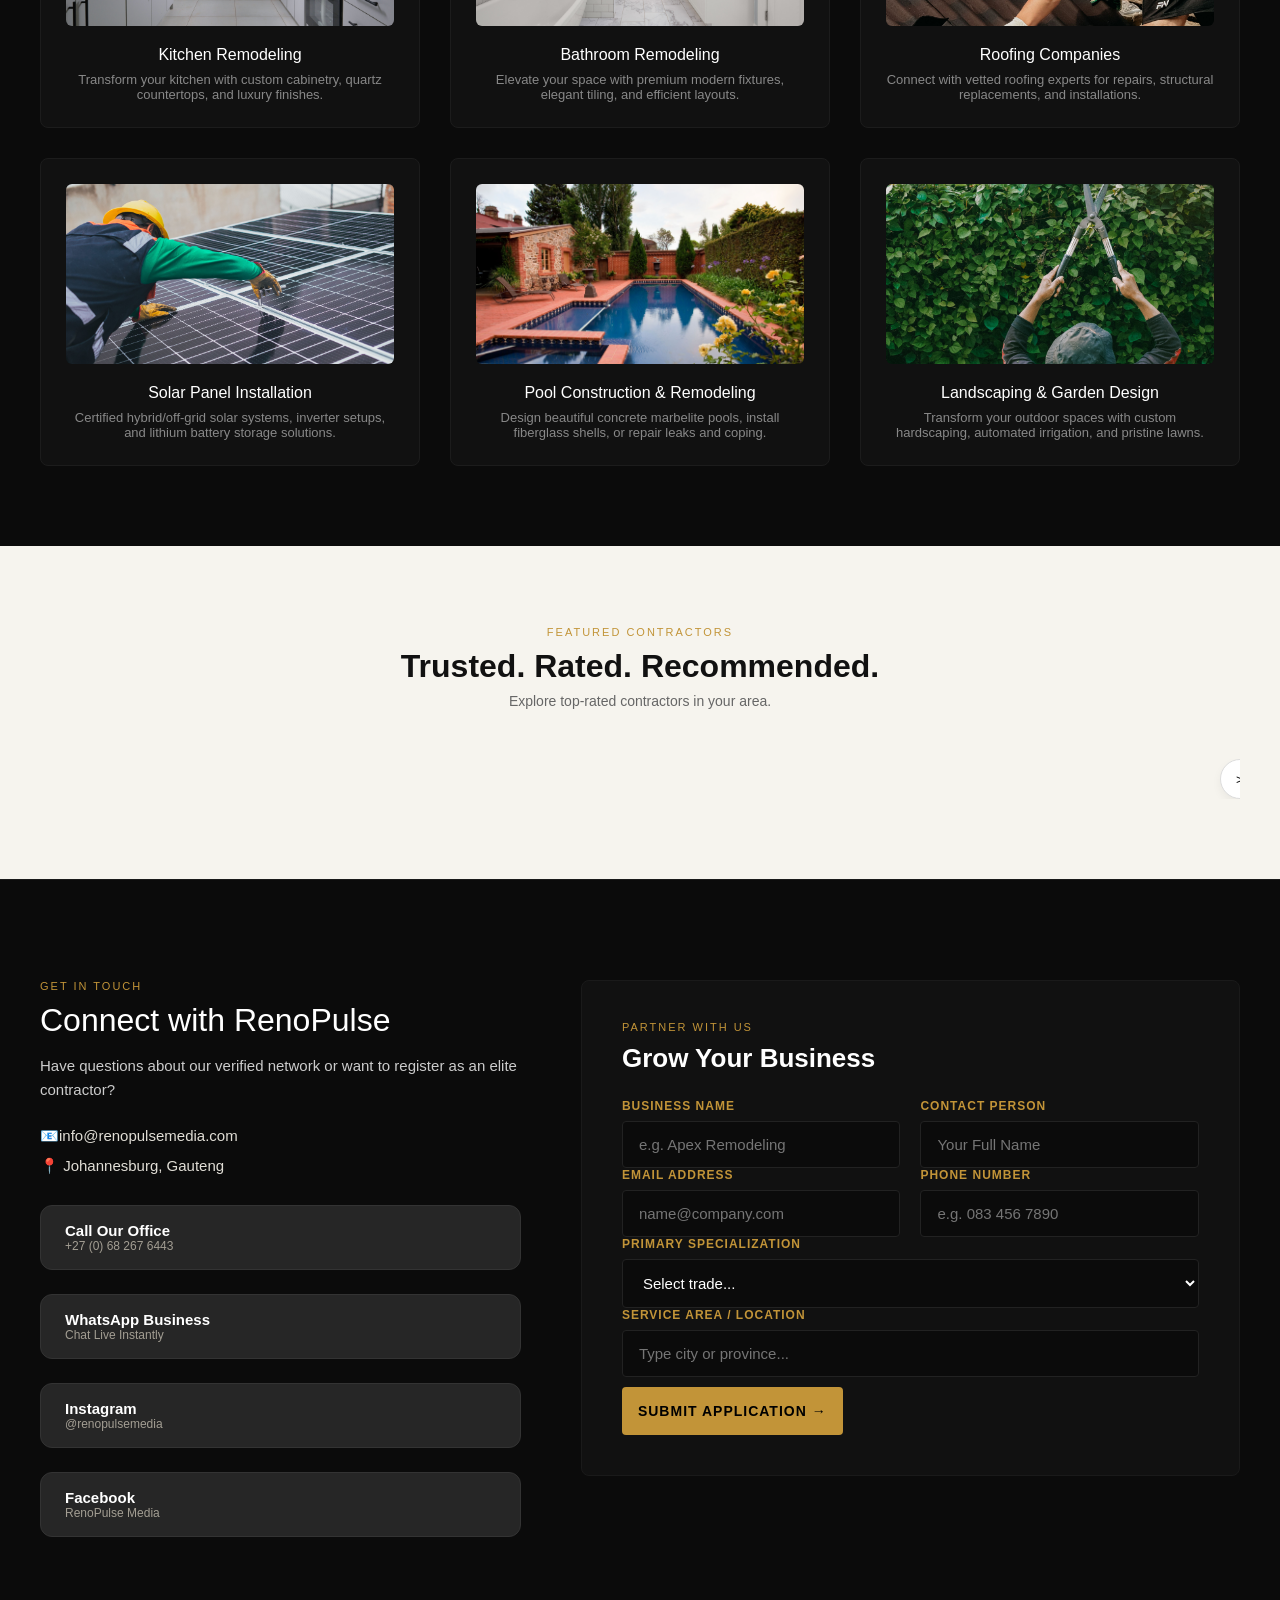
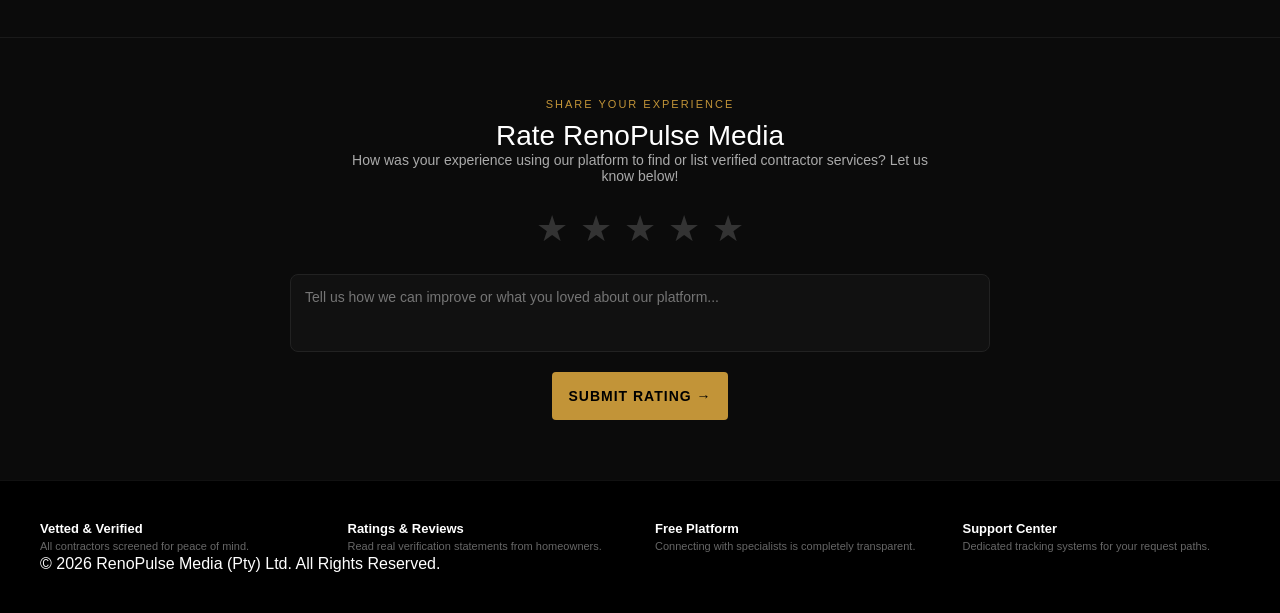
==== commit 7a5a9778: "Update index.html" ====
--- a/index.html
+++ b/index.html
@@ -13,9 +13,20 @@
      SECTION 1: SLIDEOUT INTERACTIVE DRAWER MENU
      ========================================================================== -->
 <!-- ==========================================================================
-     THE FRESH NAVIGATION DRAWER
-     ========================================================================== -->
-<div class="slideout-drawer" id="servicesDrawer">
+     SECTION 2: GLOBAL NAVIGATION HEADER
+     ========================================================================== -->
+<header class="main-header">
+    <div class="header-container">
+        
+        <div class="logo-area">
+            <img src="logo.jpeg" alt="RenoPulse Media Logo" class="brand-logo-img">
+        </div>
+        <nav class="nav-links">
+            <a href="#home" class="nav-item active">HOME</a>
+            <a href="#aboutUs" class="nav-item">ABOUT US</a>
+            <a href="#contractors" class="nav-item">TRUSTED CONTRACTORS</a> 
+            <a href="#contactUs" class="nav-item">CONTACT US</a>
+            <div class="slideout-drawer" id="servicesDrawer">
     <button class="close-drawer-btn" id="closeDrawer">&times;</button>
     <h3 class="drawer-title">OUR SERVICES</h3>
     <ul class="drawer-menu-list">
@@ -27,45 +38,6 @@
         <li><a href="contractors.html?category=landscaping">Landscaping & Garden Design</a></li>
     </ul>
 </div>
-
-<!-- ==========================================================================
-     THE GLOBAL HEADER NAVIGATION
-     ========================================================================== -->
-<header class="main-header">
-    <div class="header-container">
-        <!-- 🍔 Fresh Interactive Hamburger Button Container -->
-        <div class="menu-toggle" id="hamburgerMenu">
-            <span></span>
-            <span></span>
-            <span></span>
-        </div>
-        
-        <div class="logo-area">
-            <img src="pictures/logo.jpeg" alt="RenoPulse Media Logo" class="brand-logo-img">
-        </div>
-        
-        <nav class="nav-links">
-            <a href="#home" class="nav-item active">HOME</a>
-            <a href="#aboutUs" class="nav-item">ABOUT US</a>
-            <a href="#contractors" class="nav-item">TRUSTED CONTRACTORS</a> 
-            <a href="#contactUs" class="nav-item">CONTACT US</a>
-        </nav>
-    </div>
-</header>
-<!-- ==========================================================================
-     SECTION 2: GLOBAL NAVIGATION HEADER
-     ========================================================================== -->
-<header class="main-header">
-    <div class="header-container">
-        
-        <div class="logo-area">
-            <img src="logo.jpeg" alt="RenoPulse Media Logo" class="brand-logo-img">
-        </div>
-        <nav class="nav-links">
-            <a href="#home" class="nav-item active">HOME</a>
-            <a href="#aboutUs" class="nav-item">ABOUT US</a>
-            <a href="#contractors" class="nav-item">TRUSTED CONTRACTORS</a> 
-            <a href="#contactUs" class="nav-item">CONTACT US</a>
         </nav>
     </div>
 </header>
@@ -388,6 +360,9 @@
             </div>
         </div>
     </div>
+    <div>
+        <p>© 2026 RenoPulse Media (Pty) Ltd. All Rights Reserved.</p>
+    </div>
 </footer>
 
 <script src="contractors.js"></script>
--- a/style.css
+++ b/style.css
@@ -127,36 +127,129 @@
     color: #c29438;
 }
 /* ==========================================================================
-   HAMBURGER DRAWER TRANSITION STATES
-   ========================================================================== */
-
-/* Base configuration for the slideout drawer (Hidden off-screen left by default) */
+   FRESH RESPONSIVE SIDEBAR NAVIGATION STYLES
+   ========================================================================== */
+
+/* Hidden Off-Screen Left configuration by default */
 .slideout-drawer {
     position: fixed;
     top: 0;
-    left: -300px; /* Adjust this width based on your drawer's exact width */
+    left: -320px;
     width: 300px;
     height: 100%;
     background-color: #111111;
     border-right: 1px solid #1a1a1a;
-    z-index: 9999; /* Higher than headers to slide over everything */
-    transition: left 0.4s cubic-bezier(0.25, 1, 0.5, 1); /* Premium fluid motion */
-    box-shadow: 5px 0 25px rgba(0,0,0,0.5);
-    padding: 30px;
+    z-index: 9999;
+    box-shadow: 5px 0 25px rgba(0, 0, 0, 0.6);
+    padding: 40px 30px;
     box-sizing: border-box;
-}
-
-/* 💡 Activated state triggered via JavaScript */
+    transition: left 0.35s cubic-bezier(0.25, 1, 0.5, 1);
+}
+
+/* 💡 Activated trigger class applied by JavaScript */
 .slideout-drawer.active {
-    left: 0; 
-}
-
-/* Make hamburger toggle lines stand out as an interactive element */
-.menu-toggle {
+    left: 0;
+}
+
+.close-drawer-btn {
+    background: none;
+    border: none;
+    color: #c29438;
+    font-size: 32px;
     cursor: pointer;
-    display: none; /* Managed by your mobile media queries to appear under 768px */
-    flex-direction: column;
-    gap: 5px;
+    position: absolute;
+    top: 20px;
+    right: 20px;
+}
+
+.drawer-title {
+    color: #ffffff;
+    font-size: 18px;
+    letter-spacing: 1px;
+    margin-bottom: 30px;
+    border-bottom: 1px solid #222222;
+    padding-bottom: 10px;
+}
+
+.drawer-menu-list {
+    list-style: none;
+    padding: 0;
+    margin: 0;
+}
+
+.drawer-menu-list li {
+    margin-bottom: 20px;
+}
+
+.drawer-menu-list a {
+    color: #aaaaaa;
+    text-decoration: none;
+    font-size: 16px;
+    transition: color 0.2s;
+    display: block;
+}
+
+.drawer-menu-list a:hover {
+    color: #c29438;
+}
+
+/* ==========================================================================
+   MOBILE VIEWPORT BREAKPOINT CONFIGURATION (Under 768px Width)
+   ========================================================================== */
+@media screen and (max-width: 768px) {
+    /* Hide desktop links */
+    .nav-links {
+        display: none !important;
+    }
+
+    /* 💡 Hide Logo on Mobile Screen layout as requested */
+    .logo-area, .brand-logo-img {
+        display: none !important;
+    }
+
+    /* Render Hamburger Toggle visible */
+    .menu-toggle {
+        display: flex !important;
+        flex-direction: column;
+        gap: 5px;
+        cursor: pointer;
+    }
+
+    .menu-toggle span {
+        display: block;
+        width: 25px;
+        height: 3px;
+        background-color: #ffffff;
+        border-radius: 2px;
+    }
+
+    .header-container {
+        justify-content: flex-start; /* Aligns hamburger content elegantly to the left margin */
+        padding: 0 20px;
+    }
+}
+/* ==========================================================================
+   MOBILE VIEWPORT BREAKPOINT CONFIGURATION (Under 768px Width)
+   ========================================================================== */
+@media screen and (max-width: 768px) {
+    
+    /* 💡 NEW: Hides the Our Expertise section entirely on mobile layouts */
+    .expertise-section, #expertise, .our-expertise-container {
+        display: none !important;
+    }
+
+    /* ... Keep your existing mobile rules here ... */
+    .nav-links {
+        display: none !important;
+    }
+
+    .logo-area, .brand-logo-img {
+        display: none !important;
+    }
+
+    .menu-toggle {
+        display: flex !important; 
+    }
 }
 
 .menu-toggle span {
